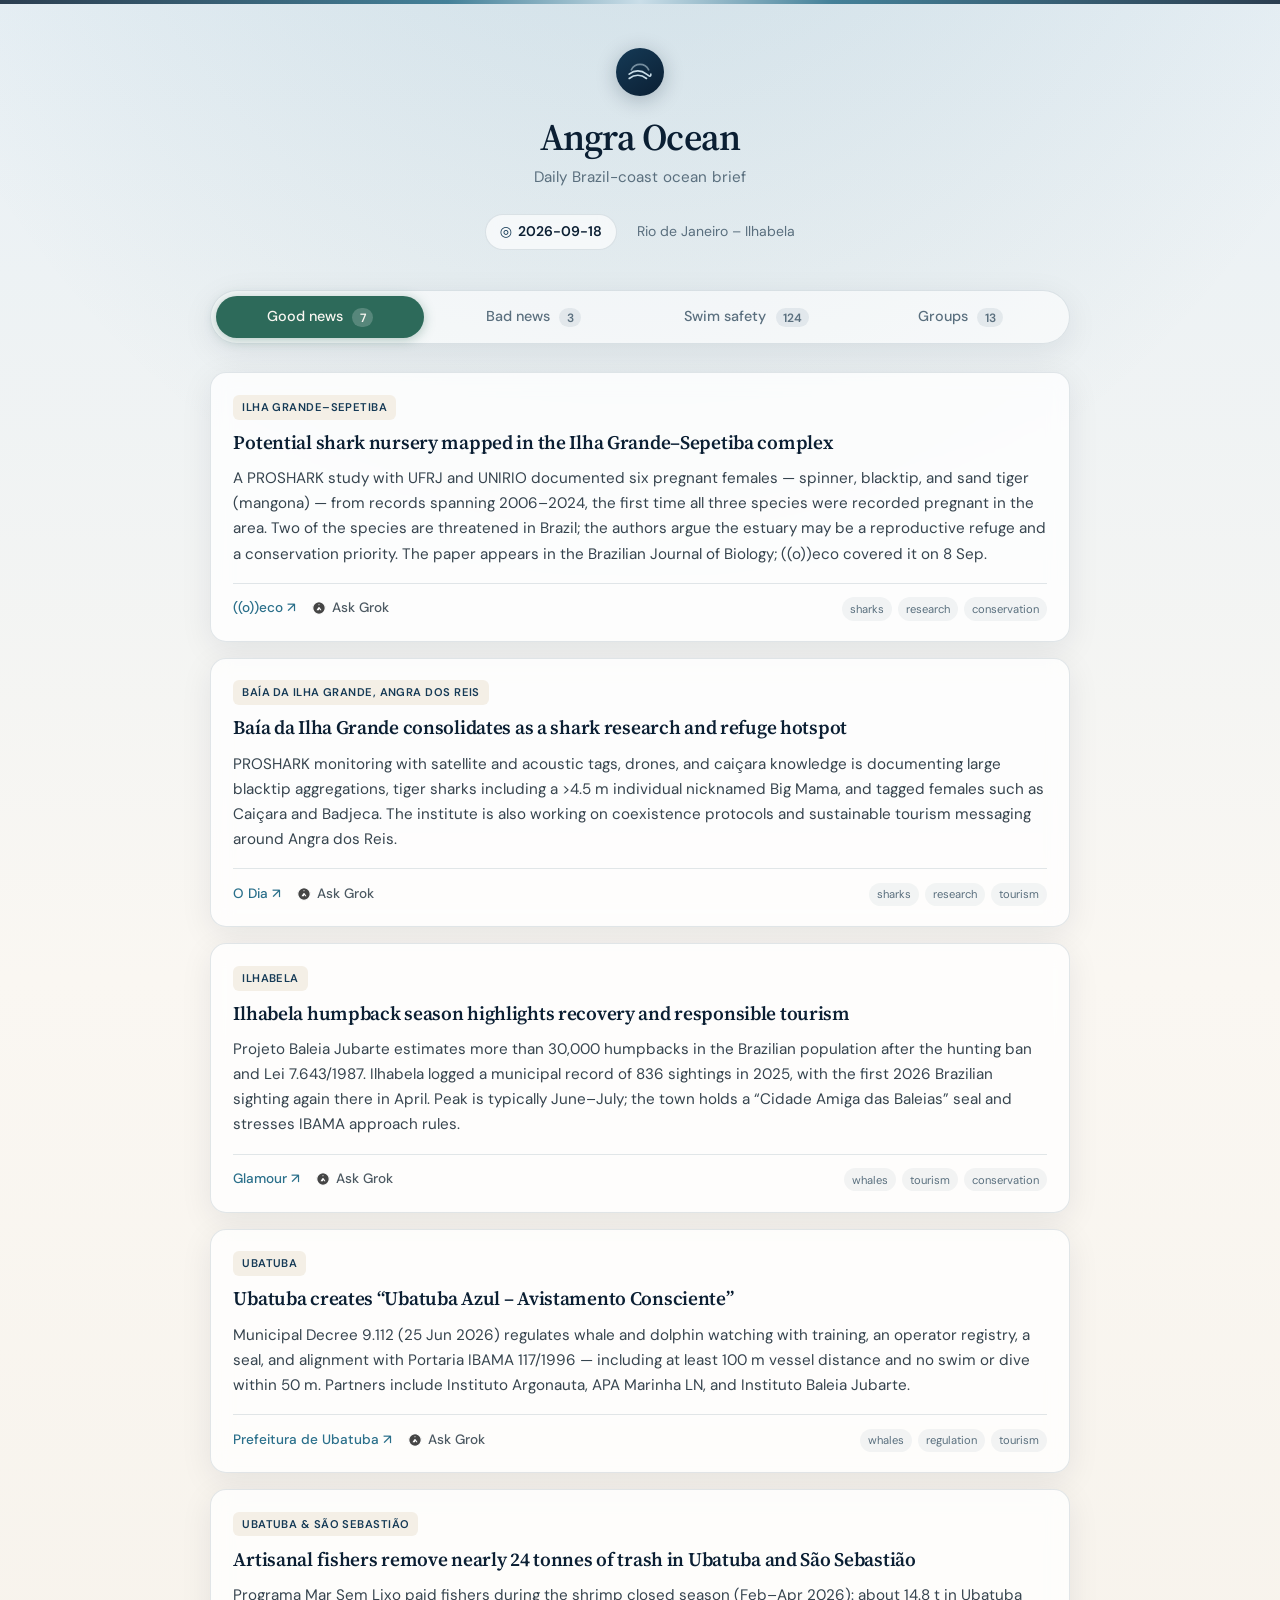
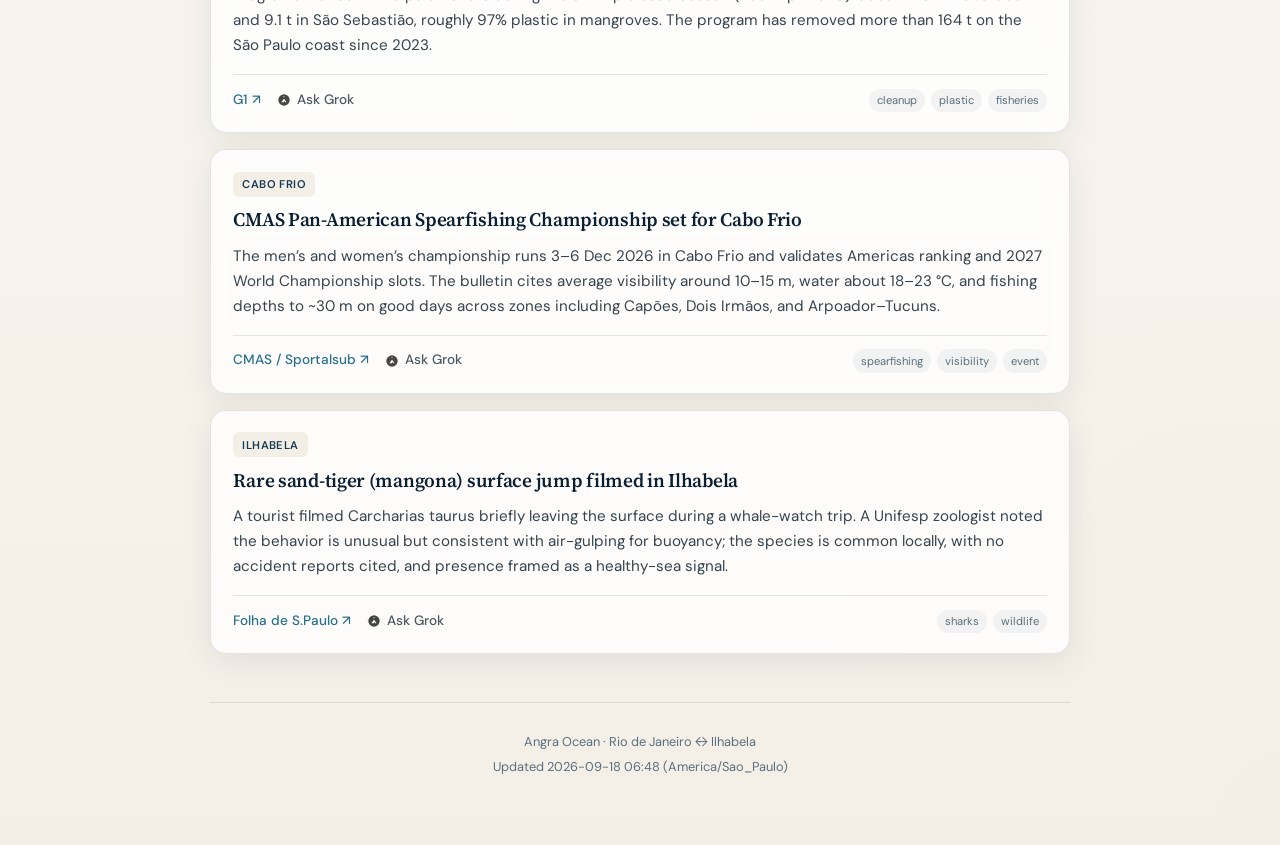
==== index.html @ 2f39bce9 "Declare pendingSwimBeaches so swim tab can load Fixes ReferenceError that zeroed the Swim safety cou" ====
<!DOCTYPE html>
<html lang="en">
<head>
  <meta charset="UTF-8" />
  <meta name="viewport" content="width=device-width, initial-scale=1" />
  <meta name="description" content="Angra Ocean — daily Brazil-coast ocean brief for Rio de Janeiro ↔ Ilhabela." />
  <title>Angra Ocean</title>
  <link rel="preconnect" href="https://fonts.googleapis.com" />
  <link rel="preconnect" href="https://fonts.gstatic.com" crossorigin />
  <link href="https://fonts.googleapis.com/css2?family=DM+Sans:ital,opsz,wght@0,9..40,400;0,9..40,500;0,9..40,600;1,9..40,400&family=Source+Serif+4:opsz,wght@8..60,600&display=swap" rel="stylesheet" />
  <link rel="stylesheet" href="vendor/leaflet/leaflet.css?v=20260918g" />
  <link rel="stylesheet" href="styles.css?v=20260918g" />
</head>
<body>
  <div class="wave-bar" aria-hidden="true"></div>

  <div class="shell">
    <header class="site-header">
      <div class="mark" aria-hidden="true">
        <svg viewBox="0 0 24 24" fill="none" stroke="currentColor" stroke-width="1.5" stroke-linecap="round" stroke-linejoin="round">
          <path d="M2 14c2.5-2 5-3 8-3s5.5 1 8 3 4 3 4 0" />
          <path d="M2 18c2.5-2 5-3 8-3s5.5 1 8 3" />
          <path d="M4 10c1.5-3 4-5 8-5s6.5 2 8 5" opacity="0.55" />
        </svg>
      </div>
      <h1 class="site-title">Angra Ocean</h1>
      <p class="site-tagline">Daily Brazil-coast ocean brief</p>
      <div class="meta-row">
        <span class="meta-pill">
          <span aria-hidden="true">◎</span>
          <strong id="brief-date">—</strong>
        </span>
        <span class="meta-region" id="brief-region">Rio de Janeiro – Ilhabela</span>
      </div>
    </header>

    <div class="tabs" role="tablist" aria-label="Brief sections">
      <button
        type="button"
        class="tab tab-good"
        role="tab"
        id="tab-good"
        aria-selected="true"
        aria-controls="panel-good"
        data-tab="good"
      >
        Good news
        <span class="tab-count" id="count-good">0</span>
      </button>
      <button
        type="button"
        class="tab tab-bad"
        role="tab"
        id="tab-bad"
        aria-selected="false"
        aria-controls="panel-bad"
        data-tab="bad"
      >
        Bad news
        <span class="tab-count" id="count-bad">0</span>
      </button>
      <button
        type="button"
        class="tab tab-swim"
        role="tab"
        id="tab-swim"
        aria-selected="false"
        aria-controls="panel-swim"
        data-tab="swim"
      >
        Swim safety
        <span class="tab-count" id="count-swim">0</span>
      </button>
      <button
        type="button"
        class="tab tab-groups"
        role="tab"
        id="tab-groups"
        aria-selected="false"
        aria-controls="panel-groups"
        data-tab="groups"
      >
        Groups
        <span class="tab-count" id="count-groups">0</span>
      </button>
    </div>

    <main>
      <div id="status" class="status" hidden></div>

      <section
        class="panel is-active"
        role="tabpanel"
        id="panel-good"
        aria-labelledby="tab-good"
      >
        <ul class="feed" id="feed-good"></ul>
        <div class="empty" id="empty-good" hidden>
          <div class="empty-icon" aria-hidden="true">
            <svg viewBox="0 0 24 24" fill="none" stroke="currentColor" stroke-width="1.5">
              <circle cx="12" cy="12" r="9" />
              <path d="M8 13c1.2 1.5 2.8 2.2 4 2.2s2.8-.7 4-2.2" />
              <circle cx="9" cy="10" r="0.8" fill="currentColor" stroke="none" />
              <circle cx="15" cy="10" r="0.8" fill="currentColor" stroke="none" />
            </svg>
          </div>
          <h3>Quiet seas</h3>
          <p>No good-news items for this brief yet. Check back after the next update.</p>
        </div>
      </section>

      <section
        class="panel"
        role="tabpanel"
        id="panel-bad"
        aria-labelledby="tab-bad"
        hidden
      >
        <ul class="feed" id="feed-bad"></ul>
        <div class="empty" id="empty-bad" hidden>
          <div class="empty-icon" aria-hidden="true">
            <svg viewBox="0 0 24 24" fill="none" stroke="currentColor" stroke-width="1.5">
              <path d="M2 14c2.5-2 5-3 8-3s5.5 1 8 3" />
              <path d="M4 18h16" opacity="0.4" />
              <path d="M12 6v4M12 12h.01" />
            </svg>
          </div>
          <h3>All clear</h3>
          <p>No caution items for this brief. Enjoy the calm — and still read local flags.</p>
        </div>
      </section>

      <section
        class="panel"
        role="tabpanel"
        id="panel-swim"
        aria-labelledby="tab-swim"
        hidden
      >
        <div class="swim-map-wrap">
          <div id="swim-map" class="swim-map" role="img" aria-label="Map of swim-safety beaches"></div>
          <p class="swim-map-note">Pins approximate beach locations; status from CETESB/INEA.</p>
        </div>

        <div class="swim-meta" id="swim-meta" hidden>
          <div class="swim-meta-grid">
            <div>
              <span class="swim-meta-label">Bulletin</span>
              <strong id="swim-bulletin-date">—</strong>
            </div>
            <div>
              <span class="swim-meta-label">Source</span>
              <strong id="swim-source">CETESB</strong>
            </div>
            <div>
              <span class="swim-meta-label">Next update</span>
              <strong id="swim-next-update">—</strong>
            </div>
          </div>
          <p class="swim-note" id="swim-note"></p>
          <p class="swim-unsafe-count" id="swim-unsafe-count" hidden></p>
          <div class="swim-links">
            <a id="swim-bulletin-link" class="swim-ext-link" href="#" target="_blank" rel="noopener noreferrer">Official bulletin ↗</a>
            <a id="swim-map-link" class="swim-ext-link" href="#" target="_blank" rel="noopener noreferrer">CETESB map ↗</a>
            <a id="swim-inea-link" class="swim-ext-link" href="https://www.inea.rj.gov.br/ar-agua-e-solo/balneabilidade-das-praias/" target="_blank" rel="noopener noreferrer">INEA Rio bulletin ↗</a>
          </div>
        </div>

        <div class="swim-table-wrap">
          <table class="swim-table" id="swim-table" hidden>
            <thead>
              <tr>
                <th scope="col">Status</th>
                <th scope="col">Beach</th>
                <th scope="col">Municipality</th>
                <th scope="col">Label</th>
                <th scope="col">Indicator</th>
              </tr>
            </thead>
            <tbody id="swim-tbody"></tbody>
          </table>
        </div>

        <div class="empty" id="empty-swim" hidden>
          <div class="empty-icon" aria-hidden="true">
            <svg viewBox="0 0 24 24" fill="none" stroke="currentColor" stroke-width="1.5">
              <path d="M2 14c2.5-2 5-3 8-3s5.5 1 8 3 4 3 4 0" />
              <path d="M2 18c2.5-2 5-3 8-3s5.5 1 8 3" />
              <circle cx="12" cy="8" r="2.5" />
            </svg>
          </div>
          <h3>No swim data</h3>
          <p>Swim-safety bulletin not loaded yet. Check data/swim-safety.json or the official CETESB map.</p>
        </div>
      </section>

      <section
        class="panel"
        role="tabpanel"
        id="panel-groups"
        aria-labelledby="tab-groups"
        hidden
      >
        <div class="groups-meta" id="groups-meta" hidden>
          <p class="groups-method-note" id="groups-method-note"></p>
        </div>

        <div class="groups-table-wrap">
          <table class="groups-table" id="groups-table" hidden>
            <thead>
              <tr>
                <th scope="col">Rank</th>
                <th scope="col">Organization</th>
                <th scope="col">Focus</th>
                <th scope="col">Why / summary</th>
                <th scope="col">Region</th>
                <th scope="col">Link</th>
              </tr>
            </thead>
            <tbody id="groups-tbody"></tbody>
          </table>
        </div>

        <div class="empty" id="empty-groups" hidden>
          <div class="empty-icon" aria-hidden="true">
            <svg viewBox="0 0 24 24" fill="none" stroke="currentColor" stroke-width="1.5">
              <path d="M12 3c-2.5 3.5-6 5.5-6 9.5a6 6 0 0012 0C18 8.5 14.5 6.5 12 3z" />
              <path d="M12 14.5v3M10 17.5h4" opacity="0.55" />
            </svg>
          </div>
          <h3>No groups listed yet</h3>
          <p>Conservation groups for this coast will appear here once data/groups.json is filled in.</p>
        </div>
      </section>

    </main>

    <footer class="site-footer">
      <p>Angra Ocean · Rio de Janeiro ↔ Ilhabela</p>
      <p>Updated <span class="updated-at" id="updated-at">—</span> (America/Sao_Paulo)</p>
    </footer>
  </div>

  <script src="vendor/leaflet/leaflet.js?v=20260918g"></script>
  <script src="app.js?v=20260918g"></script>
</body>
</html>
---- vendor/leaflet/leaflet.css ----
/* required styles */

.leaflet-pane,
.leaflet-tile,
.leaflet-marker-icon,
.leaflet-marker-shadow,
.leaflet-tile-container,
.leaflet-pane > svg,
.leaflet-pane > canvas,
.leaflet-zoom-box,
.leaflet-image-layer,
.leaflet-layer {
	position: absolute;
	left: 0;
	top: 0;
	}
.leaflet-container {
	overflow: hidden;
	}
.leaflet-tile,
.leaflet-marker-icon,
.leaflet-marker-shadow {
	-webkit-user-select: none;
	   -moz-user-select: none;
	        user-select: none;
	  -webkit-user-drag: none;
	}
/* Prevents IE11 from highlighting tiles in blue */
.leaflet-tile::selection {
	background: transparent;
}
/* Safari renders non-retina tile on retina better with this, but Chrome is worse */
.leaflet-safari .leaflet-tile {
	image-rendering: -webkit-optimize-contrast;
	}
/* hack that prevents hw layers "stretching" when loading new tiles */
.leaflet-safari .leaflet-tile-container {
	width: 1600px;
	height: 1600px;
	-webkit-transform-origin: 0 0;
	}
.leaflet-marker-icon,
.leaflet-marker-shadow {
	display: block;
	}
/* .leaflet-container svg: reset svg max-width decleration shipped in Joomla! (joomla.org) 3.x */
/* .leaflet-container img: map is broken in FF if you have max-width: 100% on tiles */
.leaflet-container .leaflet-overlay-pane svg {
	max-width: none !important;
	max-height: none !important;
	}
.leaflet-container .leaflet-marker-pane img,
.leaflet-container .leaflet-shadow-pane img,
.leaflet-container .leaflet-tile-pane img,
.leaflet-container img.leaflet-image-layer,
.leaflet-container .leaflet-tile {
	max-width: none !important;
	max-height: none !important;
	width: auto;
	padding: 0;
	}

.leaflet-container img.leaflet-tile {
	/* See: https://bugs.chromium.org/p/chromium/issues/detail?id=600120 */
	mix-blend-mode: plus-lighter;
}

.leaflet-container.leaflet-touch-zoom {
	-ms-touch-action: pan-x pan-y;
	touch-action: pan-x pan-y;
	}
.leaflet-container.leaflet-touch-drag {
	-ms-touch-action: pinch-zoom;
	/* Fallback for FF which doesn't support pinch-zoom */
	touch-action: none;
	touch-action: pinch-zoom;
}
.leaflet-container.leaflet-touch-drag.leaflet-touch-zoom {
	-ms-touch-action: none;
	touch-action: none;
}
.leaflet-container {
	-webkit-tap-highlight-color: transparent;
}
.leaflet-container a {
	-webkit-tap-highlight-color: rgba(51, 181, 229, 0.4);
}
.leaflet-tile {
	filter: inherit;
	visibility: hidden;
	}
.leaflet-tile-loaded {
	visibility: inherit;
	}
.leaflet-zoom-box {
	width: 0;
	height: 0;
	-moz-box-sizing: border-box;
	     box-sizing: border-box;
	z-index: 800;
	}
/* workaround for https://bugzilla.mozilla.org/show_bug.cgi?id=888319 */
.leaflet-overlay-pane svg {
	-moz-user-select: none;
	}

.leaflet-pane         { z-index: 400; }

.leaflet-tile-pane    { z-index: 200; }
.leaflet-overlay-pane { z-index: 400; }
.leaflet-shadow-pane  { z-index: 500; }
.leaflet-marker-pane  { z-index: 600; }
.leaflet-tooltip-pane   { z-index: 650; }
.leaflet-popup-pane   { z-index: 700; }

.leaflet-map-pane canvas { z-index: 100; }
.leaflet-map-pane svg    { z-index: 200; }

.leaflet-vml-shape {
	width: 1px;
	height: 1px;
	}
.lvml {
	behavior: url(#default#VML);
	display: inline-block;
	position: absolute;
	}


/* control positioning */

.leaflet-control {
	position: relative;
	z-index: 800;
	pointer-events: visiblePainted; /* IE 9-10 doesn't have auto */
	pointer-events: auto;
	}
.leaflet-top,
.leaflet-bottom {
	position: absolute;
	z-index: 1000;
	pointer-events: none;
	}
.leaflet-top {
	top: 0;
	}
.leaflet-right {
	right: 0;
	}
.leaflet-bottom {
	bottom: 0;
	}
.leaflet-left {
	left: 0;
	}
.leaflet-control {
	float: left;
	clear: both;
	}
.leaflet-right .leaflet-control {
	float: right;
	}
.leaflet-top .leaflet-control {
	margin-top: 10px;
	}
.leaflet-bottom .leaflet-control {
	margin-bottom: 10px;
	}
.leaflet-left .leaflet-control {
	margin-left: 10px;
	}
.leaflet-right .leaflet-control {
	margin-right: 10px;
	}


/* zoom and fade animations */

.leaflet-fade-anim .leaflet-popup {
	opacity: 0;
	-webkit-transition: opacity 0.2s linear;
	   -moz-transition: opacity 0.2s linear;
	        transition: opacity 0.2s linear;
	}
.leaflet-fade-anim .leaflet-map-pane .leaflet-popup {
	opacity: 1;
	}
.leaflet-zoom-animated {
	-webkit-transform-origin: 0 0;
	    -ms-transform-origin: 0 0;
	        transform-origin: 0 0;
	}
svg.leaflet-zoom-animated {
	will-change: transform;
}

.leaflet-zoom-anim .leaflet-zoom-animated {
	-webkit-transition: -webkit-transform 0.25s cubic-bezier(0,0,0.25,1);
	   -moz-transition:    -moz-transform 0.25s cubic-bezier(0,0,0.25,1);
	        transition:         transform 0.25s cubic-bezier(0,0,0.25,1);
	}
.leaflet-zoom-anim .leaflet-tile,
.leaflet-pan-anim .leaflet-tile {
	-webkit-transition: none;
	   -moz-transition: none;
	        transition: none;
	}

.leaflet-zoom-anim .leaflet-zoom-hide {
	visibility: hidden;
	}


/* cursors */

.leaflet-interactive {
	cursor: pointer;
	}
.leaflet-grab {
	cursor: -webkit-grab;
	cursor:    -moz-grab;
	cursor:         grab;
	}
.leaflet-crosshair,
.leaflet-crosshair .leaflet-interactive {
	cursor: crosshair;
	}
.leaflet-popup-pane,
.leaflet-control {
	cursor: auto;
	}
.leaflet-dragging .leaflet-grab,
.leaflet-dragging .leaflet-grab .leaflet-interactive,
.leaflet-dragging .leaflet-marker-draggable {
	cursor: move;
	cursor: -webkit-grabbing;
	cursor:    -moz-grabbing;
	cursor:         grabbing;
	}

/* marker & overlays interactivity */
.leaflet-marker-icon,
.leaflet-marker-shadow,
.leaflet-image-layer,
.leaflet-pane > svg path,
.leaflet-tile-container {
	pointer-events: none;
	}

.leaflet-marker-icon.leaflet-interactive,
.leaflet-image-layer.leaflet-interactive,
.leaflet-pane > svg path.leaflet-interactive,
svg.leaflet-image-layer.leaflet-interactive path {
	pointer-events: visiblePainted; /* IE 9-10 doesn't have auto */
	pointer-events: auto;
	}

/* visual tweaks */

.leaflet-container {
	background: #ddd;
	outline-offset: 1px;
	}
.leaflet-container a {
	color: #0078A8;
	}
.leaflet-zoom-box {
	border: 2px dotted #38f;
	background: rgba(255,255,255,0.5);
	}


/* general typography */
.leaflet-container {
	font-family: "Helvetica Neue", Arial, Helvetica, sans-serif;
	font-size: 12px;
	font-size: 0.75rem;
	line-height: 1.5;
	}


/* general toolbar styles */

.leaflet-bar {
	box-shadow: 0 1px 5px rgba(0,0,0,0.65);
	border-radius: 4px;
	}
.leaflet-bar a {
	background-color: #fff;
	border-bottom: 1px solid #ccc;
	width: 26px;
	height: 26px;
	line-height: 26px;
	display: block;
	text-align: center;
	text-decoration: none;
	color: black;
	}
.leaflet-bar a,
.leaflet-control-layers-toggle {
	background-position: 50% 50%;
	background-repeat: no-repeat;
	display: block;
	}
.leaflet-bar a:hover,
.leaflet-bar a:focus {
	background-color: #f4f4f4;
	}
.leaflet-bar a:first-child {
	border-top-left-radius: 4px;
	border-top-right-radius: 4px;
	}
.leaflet-bar a:last-child {
	border-bottom-left-radius: 4px;
	border-bottom-right-radius: 4px;
	border-bottom: none;
	}
.leaflet-bar a.leaflet-disabled {
	cursor: default;
	background-color: #f4f4f4;
	color: #bbb;
	}

.leaflet-touch .leaflet-bar a {
	width: 30px;
	height: 30px;
	line-height: 30px;
	}
.leaflet-touch .leaflet-bar a:first-child {
	border-top-left-radius: 2px;
	border-top-right-radius: 2px;
	}
.leaflet-touch .leaflet-bar a:last-child {
	border-bottom-left-radius: 2px;
	border-bottom-right-radius: 2px;
	}

/* zoom control */

.leaflet-control-zoom-in,
.leaflet-control-zoom-out {
	font: bold 18px 'Lucida Console', Monaco, monospace;
	text-indent: 1px;
	}

.leaflet-touch .leaflet-control-zoom-in, .leaflet-touch .leaflet-control-zoom-out  {
	font-size: 22px;
	}


/* layers control */

.leaflet-control-layers {
	box-shadow: 0 1px 5px rgba(0,0,0,0.4);
	background: #fff;
	border-radius: 5px;
	}
.leaflet-control-layers-toggle {
	background-image: url(images/layers.png);
	width: 36px;
	height: 36px;
	}
.leaflet-retina .leaflet-control-layers-toggle {
	background-image: url(images/layers-2x.png);
	background-size: 26px 26px;
	}
.leaflet-touch .leaflet-control-layers-toggle {
	width: 44px;
	height: 44px;
	}
.leaflet-control-layers .leaflet-control-layers-list,
.leaflet-control-layers-expanded .leaflet-control-layers-toggle {
	display: none;
	}
.leaflet-control-layers-expanded .leaflet-control-layers-list {
	display: block;
	position: relative;
	}
.leaflet-control-layers-expanded {
	padding: 6px 10px 6px 6px;
	color: #333;
	background: #fff;
	}
.leaflet-control-layers-scrollbar {
	overflow-y: scroll;
	overflow-x: hidden;
	padding-right: 5px;
	}
.leaflet-control-layers-selector {
	margin-top: 2px;
	position: relative;
	top: 1px;
	}
.leaflet-control-layers label {
	display: block;
	font-size: 13px;
	font-size: 1.08333em;
	}
.leaflet-control-layers-separator {
	height: 0;
	border-top: 1px solid #ddd;
	margin: 5px -10px 5px -6px;
	}

/* Default icon URLs */
.leaflet-default-icon-path { /* used only in path-guessing heuristic, see L.Icon.Default */
	background-image: url(images/marker-icon.png);
	}


/* attribution and scale controls */

.leaflet-container .leaflet-control-attribution {
	background: #fff;
	background: rgba(255, 255, 255, 0.8);
	margin: 0;
	}
.leaflet-control-attribution,
.leaflet-control-scale-line {
	padding: 0 5px;
	color: #333;
	line-height: 1.4;
	}
.leaflet-control-attribution a {
	text-decoration: none;
	}
.leaflet-control-attribution a:hover,
.leaflet-control-attribution a:focus {
	text-decoration: underline;
	}
.leaflet-attribution-flag {
	display: inline !important;
	vertical-align: baseline !important;
	width: 1em;
	height: 0.6669em;
	}
.leaflet-left .leaflet-control-scale {
	margin-left: 5px;
	}
.leaflet-bottom .leaflet-control-scale {
	margin-bottom: 5px;
	}
.leaflet-control-scale-line {
	border: 2px solid #777;
	border-top: none;
	line-height: 1.1;
	padding: 2px 5px 1px;
	white-space: nowrap;
	-moz-box-sizing: border-box;
	     box-sizing: border-box;
	background: rgba(255, 255, 255, 0.8);
	text-shadow: 1px 1px #fff;
	}
.leaflet-control-scale-line:not(:first-child) {
	border-top: 2px solid #777;
	border-bottom: none;
	margin-top: -2px;
	}
.leaflet-control-scale-line:not(:first-child):not(:last-child) {
	border-bottom: 2px solid #777;
	}

.leaflet-touch .leaflet-control-attribution,
.leaflet-touch .leaflet-control-layers,
.leaflet-touch .leaflet-bar {
	box-shadow: none;
	}
.leaflet-touch .leaflet-control-layers,
.leaflet-touch .leaflet-bar {
	border: 2px solid rgba(0,0,0,0.2);
	background-clip: padding-box;
	}


/* popup */

.leaflet-popup {
	position: absolute;
	text-align: center;
	margin-bottom: 20px;
	}
.leaflet-popup-content-wrapper {
	padding: 1px;
	text-align: left;
	border-radius: 12px;
	}
.leaflet-popup-content {
	margin: 13px 24px 13px 20px;
	line-height: 1.3;
	font-size: 13px;
	font-size: 1.08333em;
	min-height: 1px;
	}
.leaflet-popup-content p {
	margin: 17px 0;
	margin: 1.3em 0;
	}
.leaflet-popup-tip-container {
	width: 40px;
	height: 20px;
	position: absolute;
	left: 50%;
	margin-top: -1px;
	margin-left: -20px;
	overflow: hidden;
	pointer-events: none;
	}
.leaflet-popup-tip {
	width: 17px;
	height: 17px;
	padding: 1px;

	margin: -10px auto 0;
	pointer-events: auto;

	-webkit-transform: rotate(45deg);
	   -moz-transform: rotate(45deg);
	    -ms-transform: rotate(45deg);
	        transform: rotate(45deg);
	}
.leaflet-popup-content-wrapper,
.leaflet-popup-tip {
	background: white;
	color: #333;
	box-shadow: 0 3px 14px rgba(0,0,0,0.4);
	}
.leaflet-container a.leaflet-popup-close-button {
	position: absolute;
	top: 0;
	right: 0;
	border: none;
	text-align: center;
	width: 24px;
	height: 24px;
	font: 16px/24px Tahoma, Verdana, sans-serif;
	color: #757575;
	text-decoration: none;
	background: transparent;
	}
.leaflet-container a.leaflet-popup-close-button:hover,
.leaflet-container a.leaflet-popup-close-button:focus {
	color: #585858;
	}
.leaflet-popup-scrolled {
	overflow: auto;
	}

.leaflet-oldie .leaflet-popup-content-wrapper {
	-ms-zoom: 1;
	}
.leaflet-oldie .leaflet-popup-tip {
	width: 24px;
	margin: 0 auto;

	-ms-filter: "progid:DXImageTransform.Microsoft.Matrix(M11=0.70710678, M12=0.70710678, M21=-0.70710678, M22=0.70710678)";
	filter: progid:DXImageTransform.Microsoft.Matrix(M11=0.70710678, M12=0.70710678, M21=-0.70710678, M22=0.70710678);
	}

.leaflet-oldie .leaflet-control-zoom,
.leaflet-oldie .leaflet-control-layers,
.leaflet-oldie .leaflet-popup-content-wrapper,
.leaflet-oldie .leaflet-popup-tip {
	border: 1px solid #999;
	}


/* div icon */

.leaflet-div-icon {
	background: #fff;
	border: 1px solid #666;
	}


/* Tooltip */
/* Base styles for the element that has a tooltip */
.leaflet-tooltip {
	position: absolute;
	padding: 6px;
	background-color: #fff;
	border: 1px solid #fff;
	border-radius: 3px;
	color: #222;
	white-space: nowrap;
	-webkit-user-select: none;
	-moz-user-select: none;
	-ms-user-select: none;
	user-select: none;
	pointer-events: none;
	box-shadow: 0 1px 3px rgba(0,0,0,0.4);
	}
.leaflet-tooltip.leaflet-interactive {
	cursor: pointer;
	pointer-events: auto;
	}
.leaflet-tooltip-top:before,
.leaflet-tooltip-bottom:before,
.leaflet-tooltip-left:before,
.leaflet-tooltip-right:before {
	position: absolute;
	pointer-events: none;
	border: 6px solid transparent;
	background: transparent;
	content: "";
	}

/* Directions */

.leaflet-tooltip-bottom {
	margin-top: 6px;
}
.leaflet-tooltip-top {
	margin-top: -6px;
}
.leaflet-tooltip-bottom:before,
.leaflet-tooltip-top:before {
	left: 50%;
	margin-left: -6px;
	}
.leaflet-tooltip-top:before {
	bottom: 0;
	margin-bottom: -12px;
	border-top-color: #fff;
	}
.leaflet-tooltip-bottom:before {
	top: 0;
	margin-top: -12px;
	margin-left: -6px;
	border-bottom-color: #fff;
	}
.leaflet-tooltip-left {
	margin-left: -6px;
}
.leaflet-tooltip-right {
	margin-left: 6px;
}
.leaflet-tooltip-left:before,
.leaflet-tooltip-right:before {
	top: 50%;
	margin-top: -6px;
	}
.leaflet-tooltip-left:before {
	right: 0;
	margin-right: -12px;
	border-left-color: #fff;
	}
.leaflet-tooltip-right:before {
	left: 0;
	margin-left: -12px;
	border-right-color: #fff;
	}

/* Printing */

@media print {
	/* Prevent printers from removing background-images of controls. */
	.leaflet-control {
		-webkit-print-color-adjust: exact;
		print-color-adjust: exact;
		}
	}
---- styles.css ----
/* Angra Ocean — calm Brazil-coast brief */

:root {
  --deep: #0b1f33;
  --ocean: #153a56;
  --mid: #1e4d6b;
  --teal: #2a6f8a;
  --foam: #c8dde8;
  --sand: #f4efe6;
  --cream: #faf7f2;
  --ink: #1a2a36;
  --muted: #5a6f7e;
  --good: #2d6a5a;
  --good-soft: #e8f3ef;
  --bad: #8b4a3a;
  --bad-soft: #f7ebe8;
  --groups: #3d5c4a;
  --groups-soft: #e8f0eb;
  --line: rgba(21, 58, 86, 0.12);
  --shadow: 0 8px 32px rgba(11, 31, 51, 0.08);
  --radius: 16px;
  --font: "Source Serif 4", "Iowan Old Style", "Palatino Linotype", Palatino, Georgia, serif;
  --sans: "DM Sans", system-ui, -apple-system, "Segoe UI", Roboto, sans-serif;
}

*,
*::before,
*::after {
  box-sizing: border-box;
}

html {
  scroll-behavior: smooth;
}

body {
  margin: 0;
  min-height: 100vh;
  font-family: var(--sans);
  font-size: 1rem;
  line-height: 1.65;
  color: var(--ink);
  background:
    radial-gradient(ellipse 120% 80% at 50% -20%, rgba(42, 111, 138, 0.18), transparent 55%),
    radial-gradient(ellipse 80% 50% at 100% 100%, rgba(244, 239, 230, 0.9), transparent 45%),
    linear-gradient(180deg, #e8f0f5 0%, var(--cream) 40%, var(--sand) 100%);
  -webkit-font-smoothing: antialiased;
}

.wave-bar {
  height: 4px;
  background: linear-gradient(
    90deg,
    var(--deep) 0%,
    var(--teal) 35%,
    var(--foam) 50%,
    var(--teal) 65%,
    var(--deep) 100%
  );
  opacity: 0.85;
}

.shell {
  width: min(860px, 100% - 2rem);
  margin: 0 auto;
  padding: 2.75rem 0 4rem;
}

/* Header */
.site-header {
  text-align: center;
  margin-bottom: 2.5rem;
}

.mark {
  display: inline-flex;
  align-items: center;
  justify-content: center;
  width: 48px;
  height: 48px;
  margin-bottom: 1.25rem;
  border-radius: 50%;
  background: linear-gradient(145deg, var(--ocean), var(--deep));
  box-shadow: 0 4px 20px rgba(11, 31, 51, 0.25);
  color: var(--foam);
}

.mark svg {
  width: 26px;
  height: 26px;
}

.site-title {
  margin: 0 0 0.35rem;
  font-family: var(--font);
  font-weight: 600;
  font-size: clamp(1.85rem, 5vw, 2.35rem);
  letter-spacing: -0.02em;
  color: var(--deep);
  line-height: 1.15;
}

.site-tagline {
  margin: 0 0 1.5rem;
  font-size: 0.95rem;
  color: var(--muted);
  letter-spacing: 0.01em;
}

.meta-row {
  display: flex;
  flex-wrap: wrap;
  align-items: center;
  justify-content: center;
  gap: 0.65rem 1.25rem;
  font-size: 0.875rem;
  color: var(--ocean);
}

.meta-pill {
  display: inline-flex;
  align-items: center;
  gap: 0.4rem;
  padding: 0.35rem 0.85rem;
  border-radius: 999px;
  background: rgba(255, 255, 255, 0.65);
  border: 1px solid var(--line);
  backdrop-filter: blur(8px);
}

.meta-pill strong {
  font-weight: 600;
  font-variant-numeric: tabular-nums;
  color: var(--deep);
}

.meta-region {
  color: var(--muted);
}

/* Tabs */
.tabs {
  display: flex;
  gap: 0.35rem;
  padding: 0.3rem;
  margin-bottom: 1.75rem;
  border-radius: 999px;
  background: rgba(255, 255, 255, 0.55);
  border: 1px solid var(--line);
  box-shadow: var(--shadow);
}

.tab {
  flex: 1;
  appearance: none;
  border: none;
  cursor: pointer;
  font-family: var(--sans);
  font-size: 0.9rem;
  font-weight: 500;
  padding: 0.7rem 1rem;
  border-radius: 999px;
  color: var(--muted);
  background: transparent;
  transition: color 0.25s ease, background 0.25s ease, box-shadow 0.25s ease;
}

.tab:hover {
  color: var(--ocean);
}

.tab:focus-visible {
  outline: 2px solid var(--teal);
  outline-offset: 2px;
}

.tab[aria-selected="true"] {
  color: var(--cream);
  background: var(--ocean);
  box-shadow: 0 2px 12px rgba(21, 58, 86, 0.35);
}

.tab[aria-selected="true"].tab-good {
  background: var(--good);
  box-shadow: 0 2px 12px rgba(45, 106, 90, 0.35);
}

.tab[aria-selected="true"].tab-bad {
  background: var(--bad);
  box-shadow: 0 2px 12px rgba(139, 74, 58, 0.3);
}

.tab-count {
  display: inline-block;
  margin-left: 0.35rem;
  padding: 0.1rem 0.45rem;
  border-radius: 999px;
  font-size: 0.75rem;
  font-weight: 600;
  font-variant-numeric: tabular-nums;
  background: rgba(255, 255, 255, 0.2);
  vertical-align: middle;
}

.tab[aria-selected="false"] .tab-count {
  background: rgba(21, 58, 86, 0.08);
  color: var(--muted);
}

/* Panels */
.panel {
  display: none;
  animation: fadeIn 0.35s ease;
}

.panel.is-active {
  display: block;
}

/* Ensure hidden attribute always wins over .is-active */
.panel[hidden] {
  display: none !important;
}

@keyframes fadeIn {
  from {
    opacity: 0;
    transform: translateY(6px);
  }
  to {
    opacity: 1;
    transform: translateY(0);
  }
}

.feed {
  list-style: none;
  margin: 0;
  padding: 0;
  display: flex;
  flex-direction: column;
  gap: 1rem;
}

/* Cards */
.card {
  position: relative;
  padding: 1.35rem 1.4rem 1.25rem;
  border-radius: var(--radius);
  background: rgba(255, 255, 255, 0.78);
  border: 1px solid var(--line);
  box-shadow: var(--shadow);
  backdrop-filter: blur(10px);
  transition: border-color 0.2s ease, box-shadow 0.2s ease;
}

.card:hover {
  border-color: rgba(21, 58, 86, 0.22);
  box-shadow: 0 10px 36px rgba(11, 31, 51, 0.1);
}

.card.is-example {
  border-style: dashed;
}

.card-top {
  display: flex;
  flex-wrap: wrap;
  align-items: center;
  gap: 0.5rem;
  margin-bottom: 0.65rem;
}

.badge {
  font-size: 0.7rem;
  font-weight: 600;
  letter-spacing: 0.04em;
  text-transform: uppercase;
  padding: 0.2rem 0.55rem;
  border-radius: 6px;
}

.badge-example {
  background: rgba(21, 58, 86, 0.08);
  color: var(--muted);
}

.badge-location {
  background: var(--sand);
  color: var(--ocean);
}

.card-title {
  margin: 0 0 0.65rem;
  font-family: var(--font);
  font-size: 1.2rem;
  font-weight: 600;
  line-height: 1.35;
  letter-spacing: -0.015em;
  color: var(--deep);
}

.card-summary {
  margin: 0 0 1rem;
  color: var(--ink);
  opacity: 0.88;
  font-size: 0.95rem;
}

.card-footer {
  display: flex;
  flex-wrap: wrap;
  align-items: center;
  justify-content: space-between;
  gap: 0.75rem;
  padding-top: 0.85rem;
  border-top: 1px solid var(--line);
}

.source-link {
  font-size: 0.85rem;
  font-weight: 500;
  color: var(--teal);
  text-decoration: none;
  border-bottom: 1px solid transparent;
  transition: border-color 0.2s ease, color 0.2s ease;
}

.source-link:hover {
  color: var(--ocean);
  border-bottom-color: var(--ocean);
}

.source-link:focus-visible {
  outline: 2px solid var(--teal);
  outline-offset: 3px;
  border-radius: 2px;
}

.tags {
  display: flex;
  flex-wrap: wrap;
  gap: 0.35rem;
}

.tag {
  font-size: 0.7rem;
  color: var(--muted);
  padding: 0.15rem 0.5rem;
  border-radius: 999px;
  background: rgba(21, 58, 86, 0.05);
}

/* Empty state */
.empty {
  text-align: center;
  padding: 3rem 1.5rem;
  border-radius: var(--radius);
  background: rgba(255, 255, 255, 0.5);
  border: 1px dashed var(--line);
}

.empty-icon {
  width: 40px;
  height: 40px;
  margin: 0 auto 1rem;
  color: var(--teal);
  opacity: 0.6;
}

.empty h3 {
  margin: 0 0 0.4rem;
  font-family: var(--font);
  font-size: 1.15rem;
  font-weight: 600;
  color: var(--deep);
}

.empty p {
  margin: 0;
  font-size: 0.9rem;
  color: var(--muted);
  max-width: 28ch;
  margin-inline: auto;
}

/* Error / loading */
.status {
  text-align: center;
  padding: 2.5rem 1rem;
  color: var(--muted);
  font-size: 0.95rem;
}

.status.error {
  color: var(--bad);
}

/* Footer */
.site-footer {
  margin-top: 3rem;
  padding-top: 1.5rem;
  border-top: 1px solid var(--line);
  text-align: center;
  font-size: 0.8rem;
  color: var(--muted);
}

.site-footer p {
  margin: 0.25rem 0;
}

.updated-at {
  font-variant-numeric: tabular-nums;
}

@media (max-width: 480px) {
  .shell {
    width: min(100% - 1.25rem, 860px);
    padding-top: 2rem;
  }

  .card {
    padding: 1.15rem 1.1rem 1.05rem;
  }

  .card-title {
    font-size: 1.1rem;
  }

  .tab {
    font-size: 0.85rem;
    padding: 0.65rem 0.75rem;
  }
}

@media (prefers-reduced-motion: reduce) {
  *,
  *::before,
  *::after {
    animation-duration: 0.01ms !important;
    transition-duration: 0.01ms !important;
  }
}

/* Third tab — swim */
.tab[aria-selected="true"].tab-swim {
  background: var(--teal);
  box-shadow: 0 2px 12px rgba(42, 111, 138, 0.35);
}

.tabs {
  flex-wrap: nowrap;
}

@media (max-width: 560px) {
  .tabs {
    flex-wrap: wrap;
    border-radius: 18px;
  }

  .tab {
    flex: 1 1 calc(50% - 0.35rem);
    font-size: 0.8rem;
    padding: 0.6rem 0.5rem;
  }
}

/* Card footer links (source + Grok) */
.card-links {
  display: flex;
  flex-wrap: wrap;
  align-items: center;
  gap: 0.75rem 1rem;
}

.grok-link {
  display: inline-flex;
  align-items: center;
  gap: 0.35rem;
  font-size: 0.85rem;
  font-weight: 500;
  color: var(--ink);
  text-decoration: none;
  opacity: 0.78;
  border-bottom: 1px solid transparent;
  transition: opacity 0.2s ease, border-color 0.2s ease, color 0.2s ease;
}

.grok-link:hover {
  opacity: 1;
  color: var(--deep);
  border-bottom-color: var(--deep);
}

.grok-link:focus-visible {
  outline: 2px solid var(--teal);
  outline-offset: 3px;
  border-radius: 2px;
}

.grok-icon {
  flex-shrink: 0;
  display: block;
  border-radius: 50%;
}


/* Swim map */
.swim-map-wrap {
  margin-bottom: 1.25rem;
}

.swim-map {
  height: 310px;
  width: 100%;
  border-radius: var(--radius);
  border: 1px solid var(--line);
  box-shadow: var(--shadow);
  background: rgba(200, 220, 230, 0.45);
  z-index: 0;
  overflow: hidden;
}

.swim-map.is-empty {
  display: flex;
  align-items: center;
  justify-content: center;
}

.swim-map-note {
  margin: 0.5rem 0 0;
  font-size: 0.75rem;
  color: var(--muted);
  line-height: 1.4;
}

.swim-map .leaflet-popup-content-wrapper {
  border-radius: 10px;
  box-shadow: 0 4px 16px rgba(21, 58, 86, 0.15);
  font-family: "DM Sans", system-ui, sans-serif;
}

.swim-map .leaflet-popup-content {
  margin: 0.75rem 0.9rem;
  font-size: 0.85rem;
  line-height: 1.45;
  color: var(--ink);
}

.swim-map .leaflet-popup-content strong {
  color: var(--deep);
  font-weight: 600;
}

.swim-map .leaflet-container a {
  color: var(--teal);
}

@media (max-width: 560px) {
  .swim-map {
    height: 280px;
  }
}

/* Swim panel */
.swim-meta {
  margin-bottom: 1.25rem;
  padding: 1.15rem 1.25rem;
  border-radius: var(--radius);
  background: rgba(255, 255, 255, 0.78);
  border: 1px solid var(--line);
  box-shadow: var(--shadow);
}

.swim-meta-grid {
  display: grid;
  grid-template-columns: repeat(3, 1fr);
  gap: 0.75rem 1rem;
  margin-bottom: 0.85rem;
}

@media (max-width: 560px) {
  .swim-meta-grid {
    grid-template-columns: 1fr;
  }
}

.swim-meta-label {
  display: block;
  font-size: 0.7rem;
  font-weight: 600;
  letter-spacing: 0.04em;
  text-transform: uppercase;
  color: var(--muted);
  margin-bottom: 0.2rem;
}

.swim-meta strong {
  font-size: 0.95rem;
  font-weight: 600;
  color: var(--deep);
  font-variant-numeric: tabular-nums;
}

.swim-note {
  margin: 0 0 0.65rem;
  font-size: 0.85rem;
  color: var(--muted);
  line-height: 1.55;
}

.swim-unsafe-count {
  margin: 0 0 0.85rem;
  font-size: 0.8rem;
  font-weight: 600;
  color: var(--bad);
}

.swim-links {
  display: flex;
  flex-wrap: wrap;
  gap: 0.75rem 1.25rem;
}

.swim-ext-link {
  font-size: 0.85rem;
  font-weight: 500;
  color: var(--teal);
  text-decoration: none;
  border-bottom: 1px solid transparent;
  transition: border-color 0.2s ease, color 0.2s ease;
}

.swim-ext-link:hover {
  color: var(--ocean);
  border-bottom-color: var(--ocean);
}

.swim-table-wrap {
  overflow-x: auto;
  border-radius: var(--radius);
  background: rgba(255, 255, 255, 0.78);
  border: 1px solid var(--line);
  box-shadow: var(--shadow);
}

.swim-table {
  width: 100%;
  border-collapse: collapse;
  font-size: 0.875rem;
}

.swim-table th,
.swim-table td {
  padding: 0.65rem 0.85rem;
  text-align: left;
  border-bottom: 1px solid var(--line);
  vertical-align: middle;
}

.swim-table th {
  font-size: 0.7rem;
  font-weight: 600;
  letter-spacing: 0.04em;
  text-transform: uppercase;
  color: var(--muted);
  background: rgba(21, 58, 86, 0.04);
  white-space: nowrap;
}

.swim-table tbody tr:last-child td {
  border-bottom: none;
}

.swim-table tbody tr:hover td {
  background: rgba(42, 111, 138, 0.04);
}

.swim-table td:first-child {
  width: 3rem;
  text-align: center;
}

.status-dot {
  display: inline-block;
  width: 0.65rem;
  height: 0.65rem;
  border-radius: 50%;
  vertical-align: middle;
  box-shadow: 0 0 0 2px rgba(255, 255, 255, 0.9);
}

.status-dot.red {
  background: #c45c4a;
}

.status-dot.orange {
  background: #d4893a;
}

.status-dot.green {
  background: #3a9a78;
}

/* Fourth tab — groups (conservation) */
.tab[aria-selected="true"].tab-groups {
  background: var(--groups);
  box-shadow: 0 2px 12px rgba(61, 92, 74, 0.35);
}

/* Groups panel */
.groups-meta {
  margin-bottom: 1.25rem;
  padding: 1.15rem 1.25rem;
  border-radius: var(--radius);
  background: rgba(255, 255, 255, 0.78);
  border: 1px solid var(--line);
  box-shadow: var(--shadow);
}

.groups-method-note {
  margin: 0;
  font-size: 0.85rem;
  color: var(--muted);
  line-height: 1.55;
}

.groups-table-wrap {
  overflow-x: auto;
  border-radius: var(--radius);
  background: rgba(255, 255, 255, 0.78);
  border: 1px solid var(--line);
  box-shadow: var(--shadow);
}

.groups-table {
  width: 100%;
  border-collapse: collapse;
  font-size: 0.875rem;
}

.groups-table th,
.groups-table td {
  padding: 0.65rem 0.85rem;
  text-align: left;
  border-bottom: 1px solid var(--line);
  vertical-align: top;
}

.groups-table th {
  font-size: 0.7rem;
  font-weight: 600;
  letter-spacing: 0.04em;
  text-transform: uppercase;
  color: var(--muted);
  background: rgba(21, 58, 86, 0.04);
  white-space: nowrap;
}

.groups-table tbody tr:last-child td {
  border-bottom: none;
}

.groups-table tbody tr:hover td {
  background: rgba(61, 92, 74, 0.04);
}

.groups-rank {
  width: 3rem;
  font-variant-numeric: tabular-nums;
  font-weight: 600;
  color: var(--groups);
  text-align: center;
  vertical-align: middle;
}

.groups-why {
  max-width: 28ch;
  color: var(--ink);
  opacity: 0.9;
  font-size: 0.85rem;
  line-height: 1.5;
}

.groups-ext-link {
  font-size: 0.85rem;
  font-weight: 500;
  color: var(--teal);
  text-decoration: none;
  border-bottom: 1px solid transparent;
  white-space: nowrap;
  transition: border-color 0.2s ease, color 0.2s ease;
}

.groups-ext-link:hover {
  color: var(--ocean);
  border-bottom-color: var(--ocean);
}

.groups-ext-link:focus-visible {
  outline: 2px solid var(--teal);
  outline-offset: 3px;
  border-radius: 2px;
}
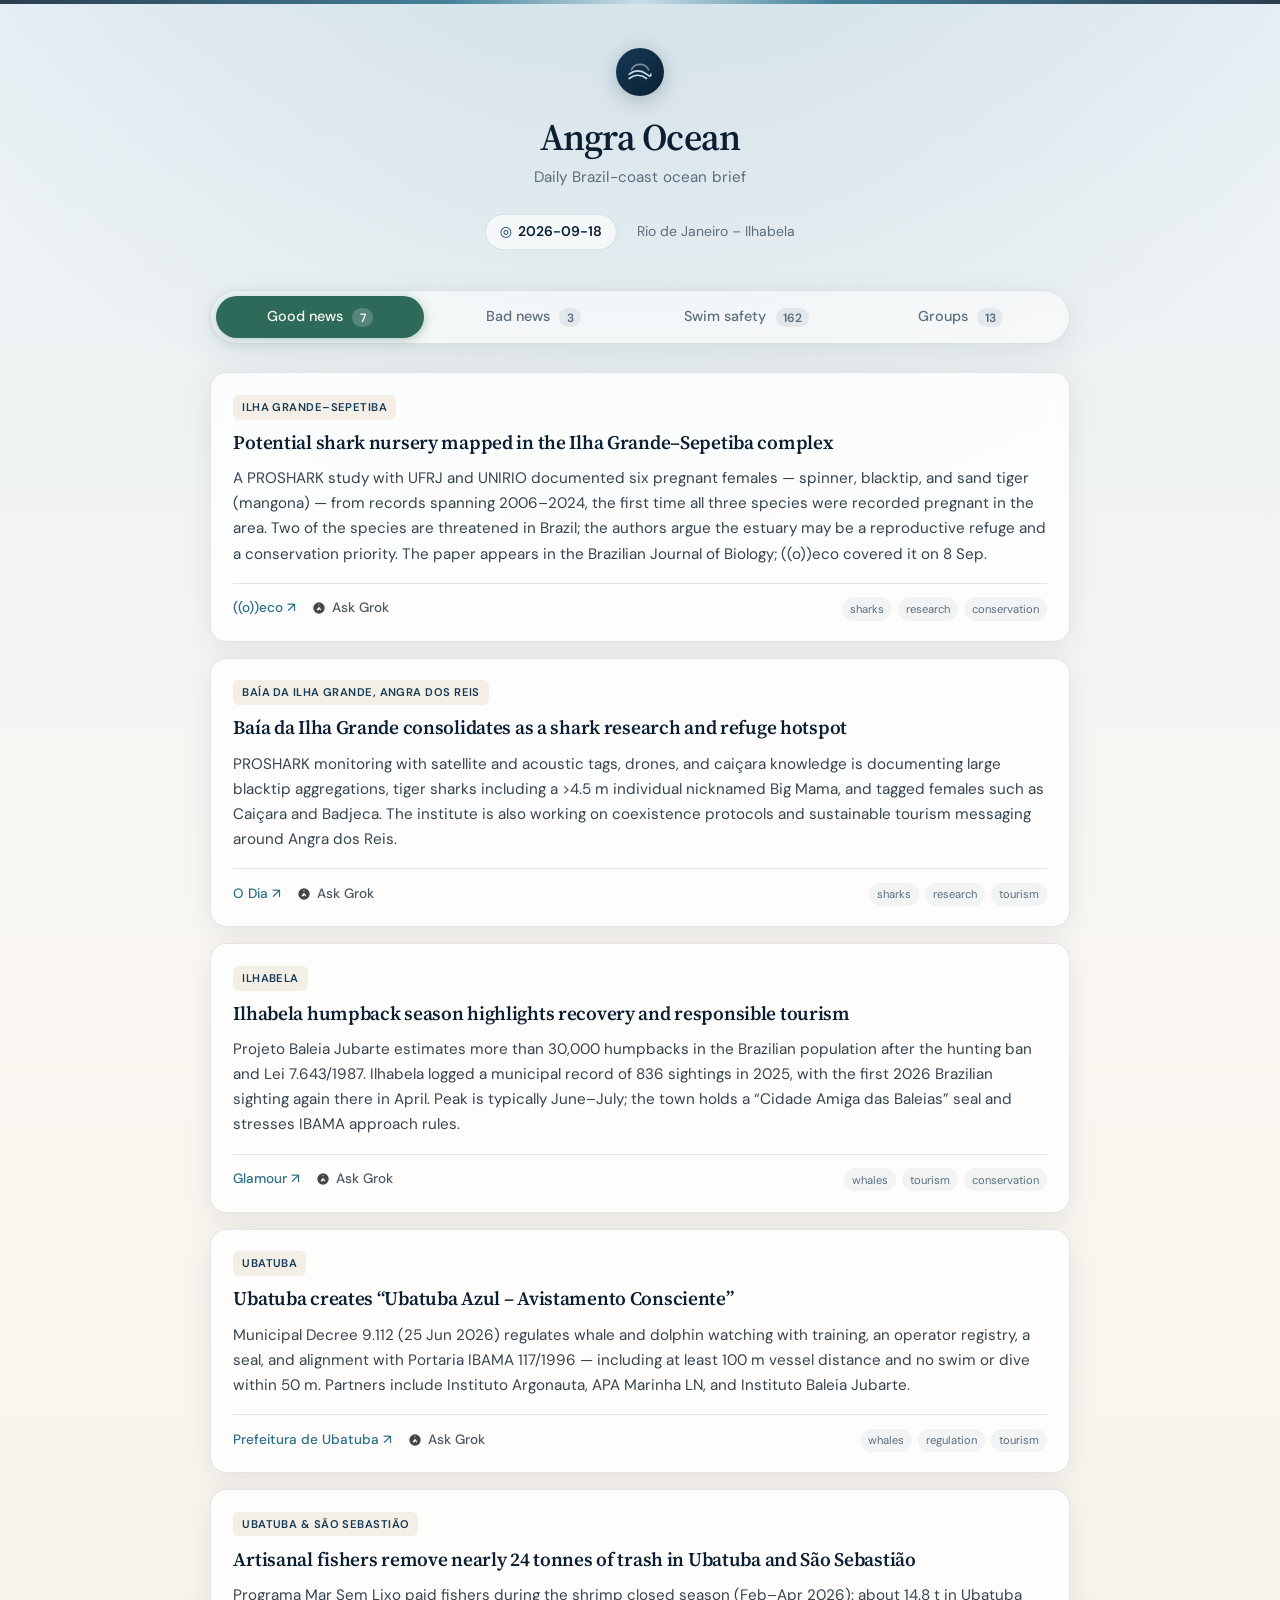
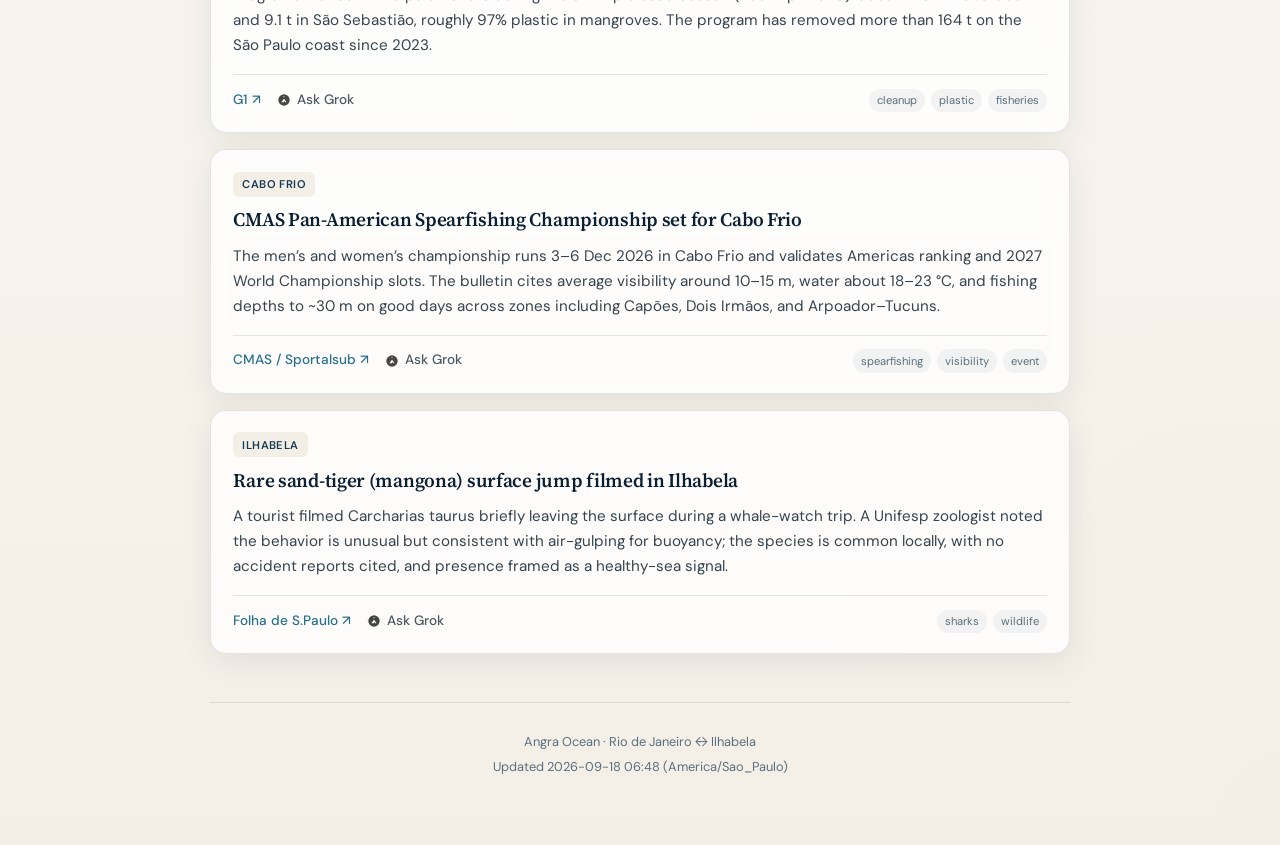
==== commit 60d4ade5: "Add INEA Costa Verde beaches (Angra, Paraty, Mangaratiba) Fill the Paraty–Ilha Grande gap using INEA" ====
--- a/index.html
+++ b/index.html
@@ -8,8 +8,8 @@
   <link rel="preconnect" href="https://fonts.googleapis.com" />
   <link rel="preconnect" href="https://fonts.gstatic.com" crossorigin />
   <link href="https://fonts.googleapis.com/css2?family=DM+Sans:ital,opsz,wght@0,9..40,400;0,9..40,500;0,9..40,600;1,9..40,400&family=Source+Serif+4:opsz,wght@8..60,600&display=swap" rel="stylesheet" />
-  <link rel="stylesheet" href="vendor/leaflet/leaflet.css?v=20260918g" />
-  <link rel="stylesheet" href="styles.css?v=20260918g" />
+  <link rel="stylesheet" href="vendor/leaflet/leaflet.css?v=20260918h" />
+  <link rel="stylesheet" href="styles.css?v=20260918h" />
 </head>
 <body>
   <div class="wave-bar" aria-hidden="true"></div>
@@ -241,7 +241,7 @@
     </footer>
   </div>
 
-  <script src="vendor/leaflet/leaflet.js?v=20260918g"></script>
-  <script src="app.js?v=20260918g"></script>
+  <script src="vendor/leaflet/leaflet.js?v=20260918h"></script>
+  <script src="app.js?v=20260918h"></script>
 </body>
 </html>
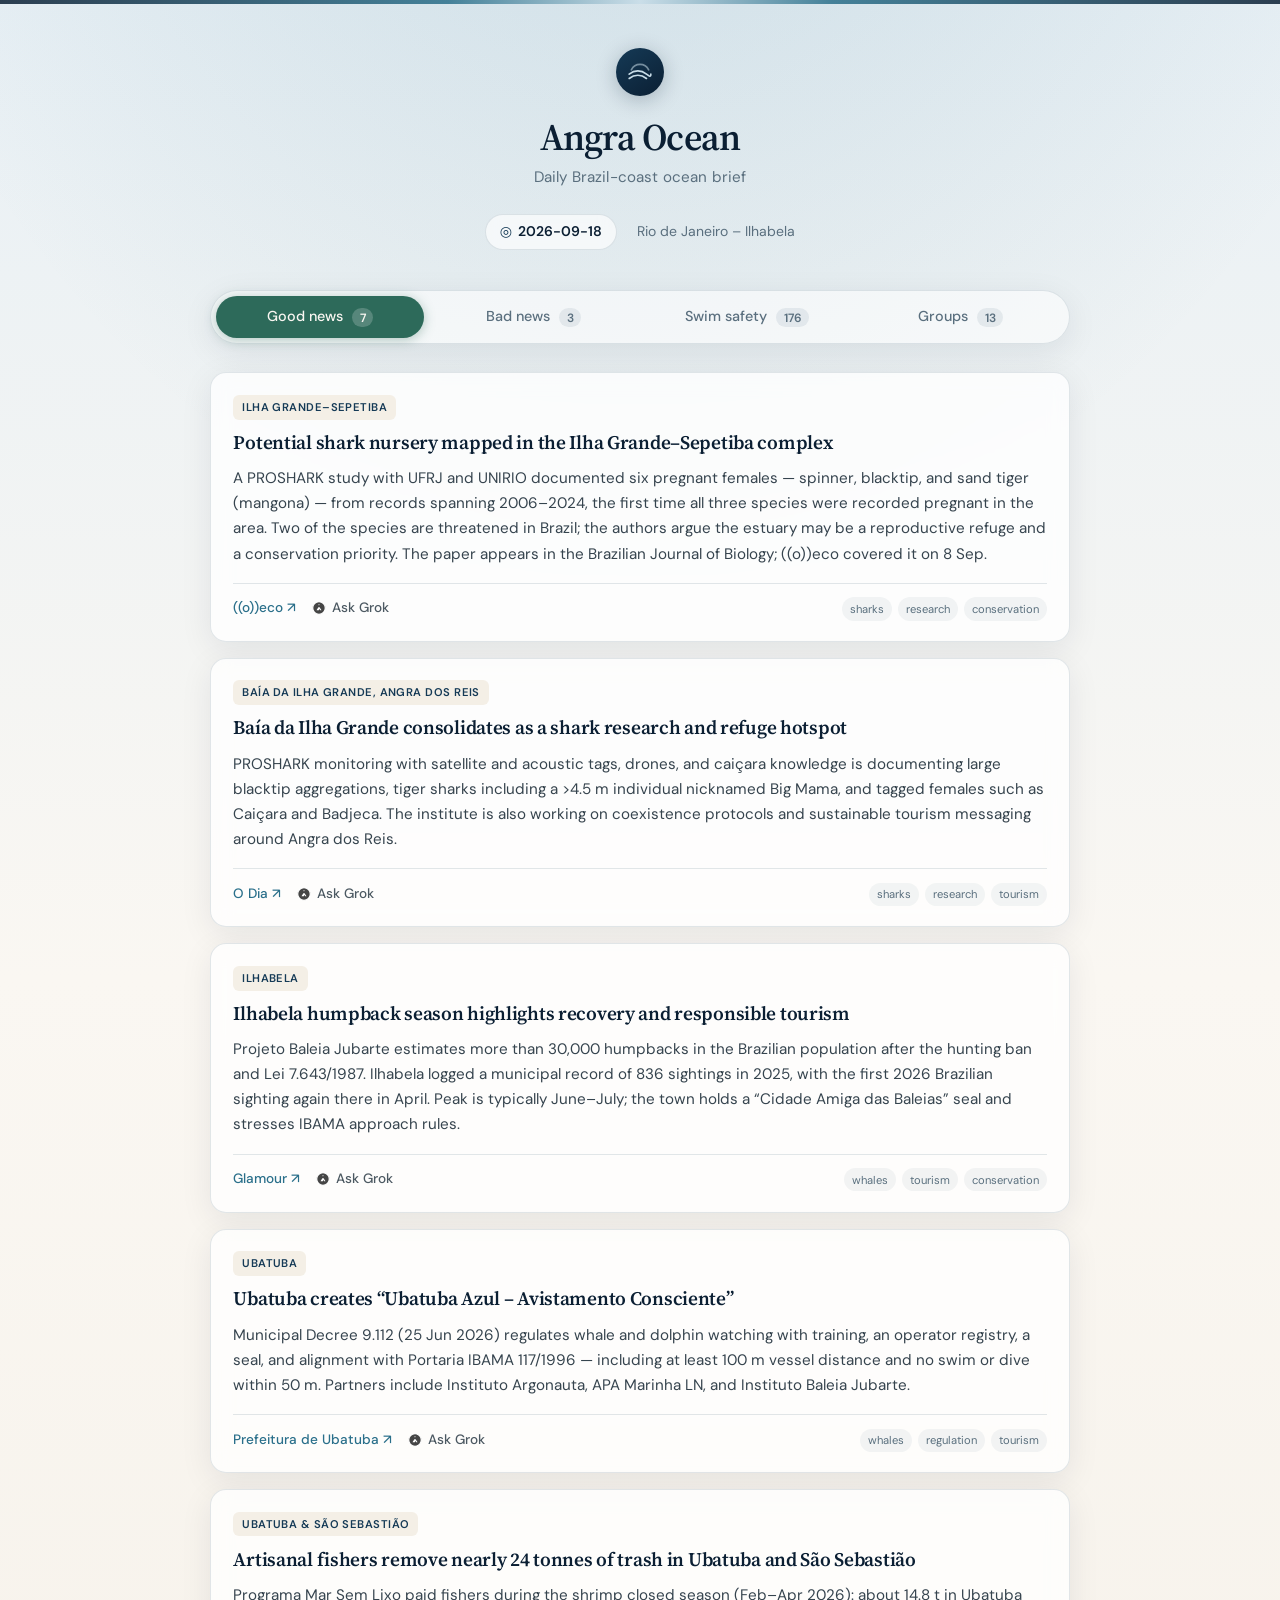
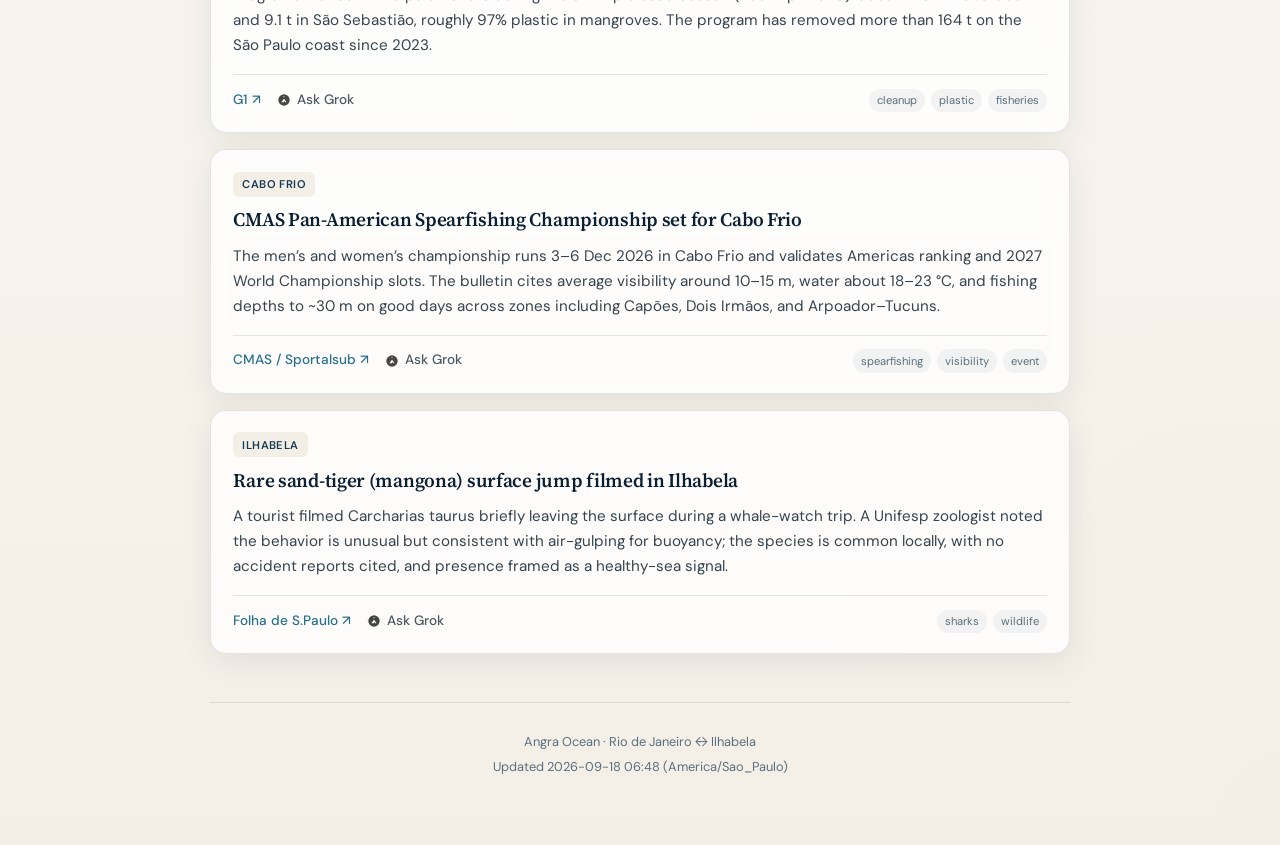
==== commit df8a8188: "Fix Costa Verde beach map coordinates (Angra/Paraty/Mangaratiba) Correct coastal lat/lon for all 38 " ====
--- a/index.html
+++ b/index.html
@@ -8,8 +8,8 @@
   <link rel="preconnect" href="https://fonts.googleapis.com" />
   <link rel="preconnect" href="https://fonts.gstatic.com" crossorigin />
   <link href="https://fonts.googleapis.com/css2?family=DM+Sans:ital,opsz,wght@0,9..40,400;0,9..40,500;0,9..40,600;1,9..40,400&family=Source+Serif+4:opsz,wght@8..60,600&display=swap" rel="stylesheet" />
-  <link rel="stylesheet" href="vendor/leaflet/leaflet.css?v=20260918h" />
-  <link rel="stylesheet" href="styles.css?v=20260918h" />
+  <link rel="stylesheet" href="vendor/leaflet/leaflet.css?v=20260918i" />
+  <link rel="stylesheet" href="styles.css?v=20260918i" />
 </head>
 <body>
   <div class="wave-bar" aria-hidden="true"></div>
@@ -241,7 +241,7 @@
     </footer>
   </div>
 
-  <script src="vendor/leaflet/leaflet.js?v=20260918h"></script>
-  <script src="app.js?v=20260918h"></script>
+  <script src="vendor/leaflet/leaflet.js?v=20260918i"></script>
+  <script src="app.js?v=20260918i"></script>
 </body>
 </html>
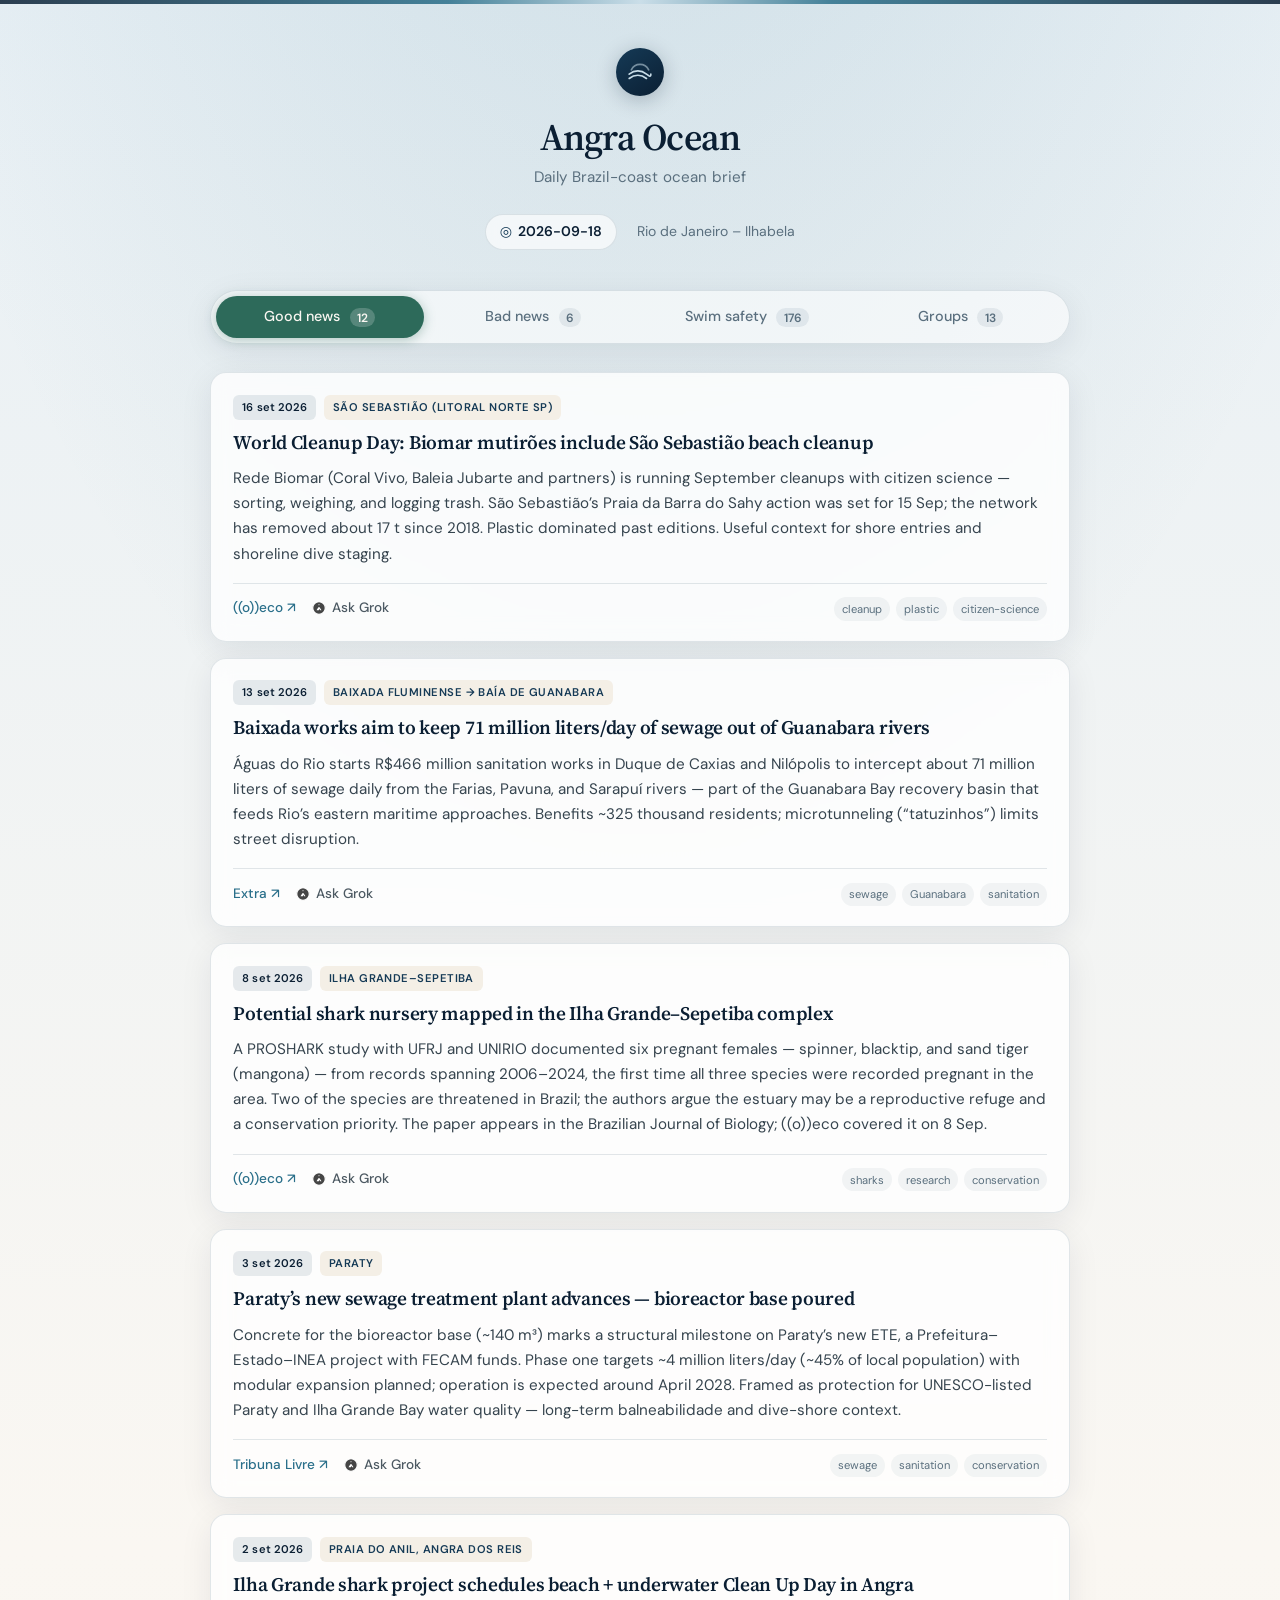
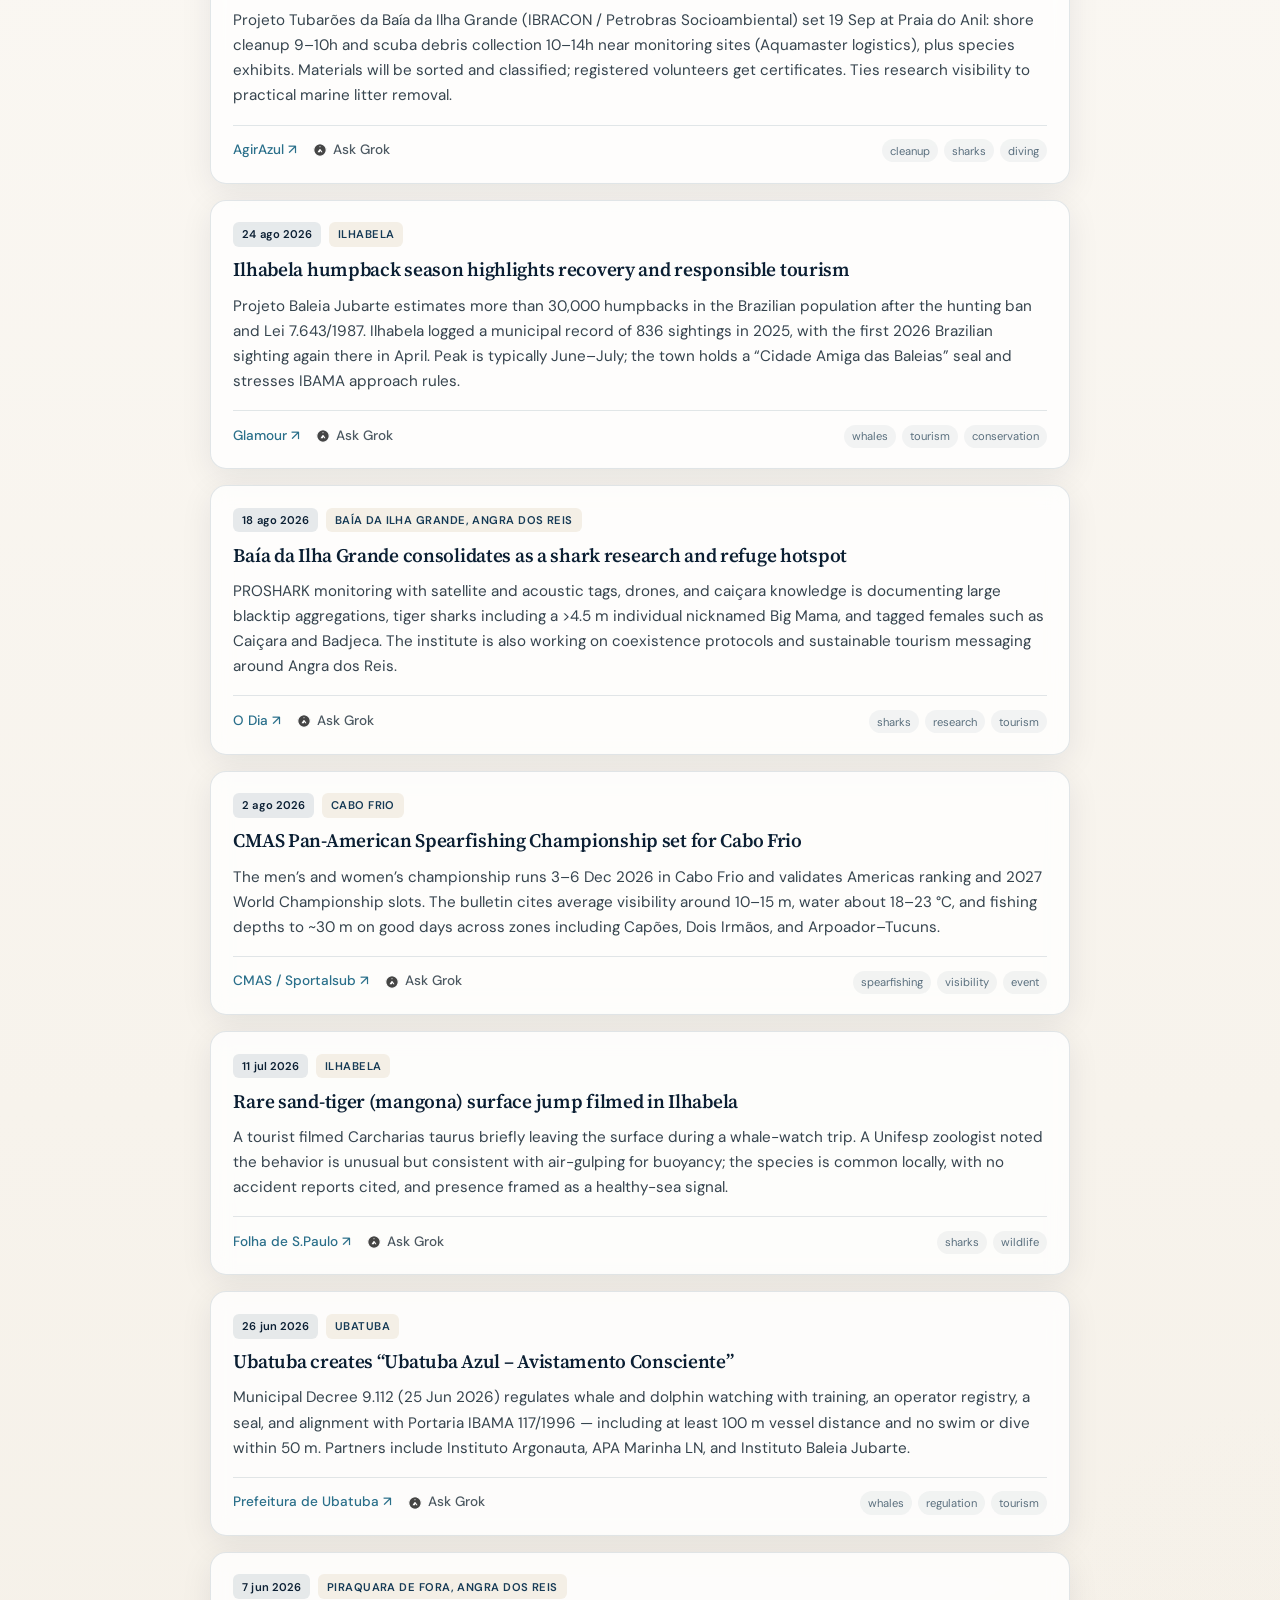
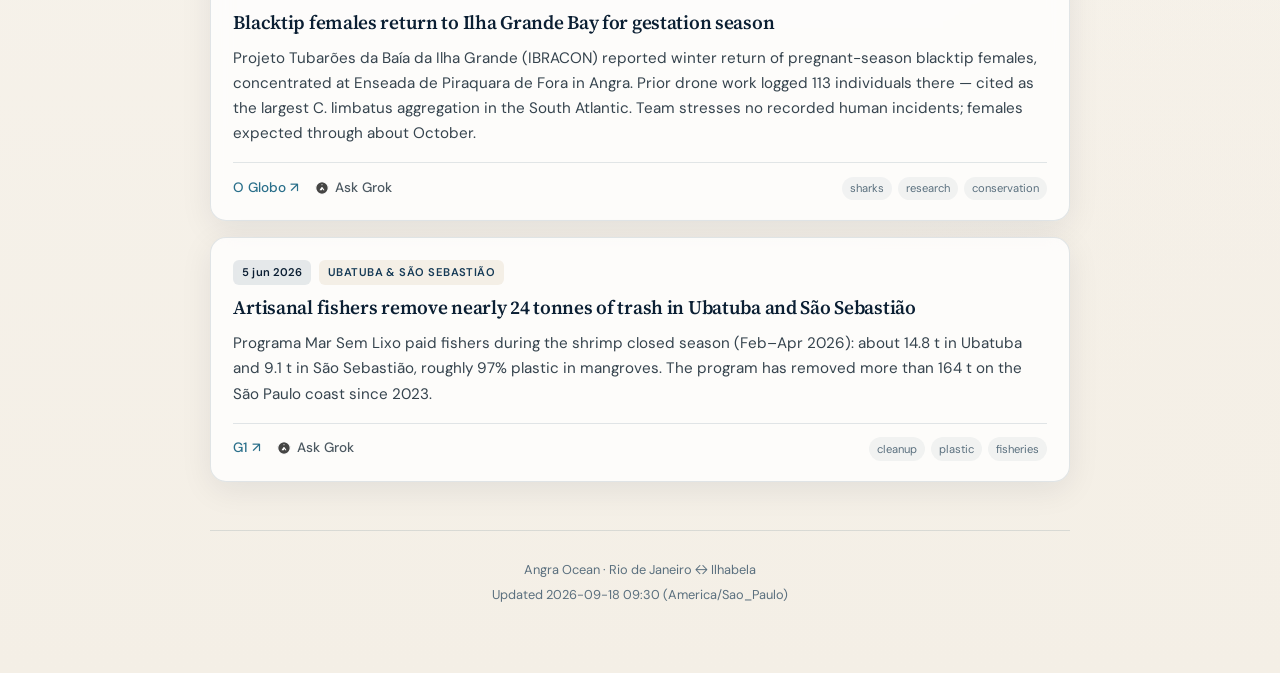
==== commit c4cb46d5: "Show article dates on news cards; expand Good/Bad feeds Add ISO date fields, pt-BR card badges (e.g." ====
--- a/index.html
+++ b/index.html
@@ -8,8 +8,8 @@
   <link rel="preconnect" href="https://fonts.googleapis.com" />
   <link rel="preconnect" href="https://fonts.gstatic.com" crossorigin />
   <link href="https://fonts.googleapis.com/css2?family=DM+Sans:ital,opsz,wght@0,9..40,400;0,9..40,500;0,9..40,600;1,9..40,400&family=Source+Serif+4:opsz,wght@8..60,600&display=swap" rel="stylesheet" />
-  <link rel="stylesheet" href="vendor/leaflet/leaflet.css?v=20260918i" />
-  <link rel="stylesheet" href="styles.css?v=20260918i" />
+  <link rel="stylesheet" href="vendor/leaflet/leaflet.css?v=20260918l" />
+  <link rel="stylesheet" href="styles.css?v=20260918l" />
 </head>
 <body>
   <div class="wave-bar" aria-hidden="true"></div>
@@ -139,7 +139,7 @@
       >
         <div class="swim-map-wrap">
           <div id="swim-map" class="swim-map" role="img" aria-label="Map of swim-safety beaches"></div>
-          <p class="swim-map-note">Pins approximate beach locations; status from CETESB/INEA.</p>
+          <p class="swim-map-note">Pins follow official sampling points when known (e.g. Joatinga JT000). Map style matches <a href="banho.html">Praia própria para banho?</a> · status from CETESB/INEA.</p>
         </div>
 
         <div class="swim-meta" id="swim-meta" hidden>
@@ -241,7 +241,7 @@
     </footer>
   </div>
 
-  <script src="vendor/leaflet/leaflet.js?v=20260918i"></script>
-  <script src="app.js?v=20260918i"></script>
+  <script src="vendor/leaflet/leaflet.js?v=20260918l"></script>
+  <script src="app.js?v=20260918l"></script>
 </body>
 </html>
--- a/styles.css
+++ b/styles.css
@@ -290,6 +290,14 @@
   color: var(--ocean);
 }
 
+.badge-date {
+  background: rgba(21, 58, 86, 0.1);
+  color: var(--deep);
+  text-transform: none;
+  letter-spacing: 0.01em;
+  font-variant-numeric: tabular-nums;
+}
+
 .card-title {
   margin: 0 0 0.65rem;
   font-family: var(--font);
@@ -803,3 +811,44 @@
   outline-offset: 3px;
   border-radius: 2px;
 }
+
+
+/* Legend + tips — kept in sync with banho.html */
+.swim-map-legend {
+  background: rgba(255, 255, 255, 0.94);
+  border-radius: 10px;
+  padding: 8px 10px;
+  box-shadow: 0 1px 4px rgba(0, 0, 0, 0.12);
+  font-size: 12px;
+  line-height: 1.45;
+  color: #1a2a2e;
+}
+.swim-map-legend strong {
+  display: block;
+  margin-bottom: 4px;
+  font-size: 11px;
+  letter-spacing: 0.04em;
+  text-transform: uppercase;
+  color: #5a6b70;
+}
+.swim-map-legend span {
+  display: flex;
+  align-items: center;
+  gap: 6px;
+}
+.swim-map-legend .dot {
+  width: 10px;
+  height: 10px;
+  border-radius: 50%;
+  border: 1.5px solid #fff;
+  box-shadow: 0 0 0 1px rgba(0, 0, 0, 0.12);
+  display: inline-block;
+}
+.swim-map-legend .dot.safe { background: #3d8b6e; }
+.swim-map-legend .dot.caution { background: #d4a017; }
+.swim-map-legend .dot.unsafe { background: #c45c48; }
+.swim-map .popup-tip {
+  margin-top: 6px;
+  font-size: 12px;
+  color: #44555a;
+}
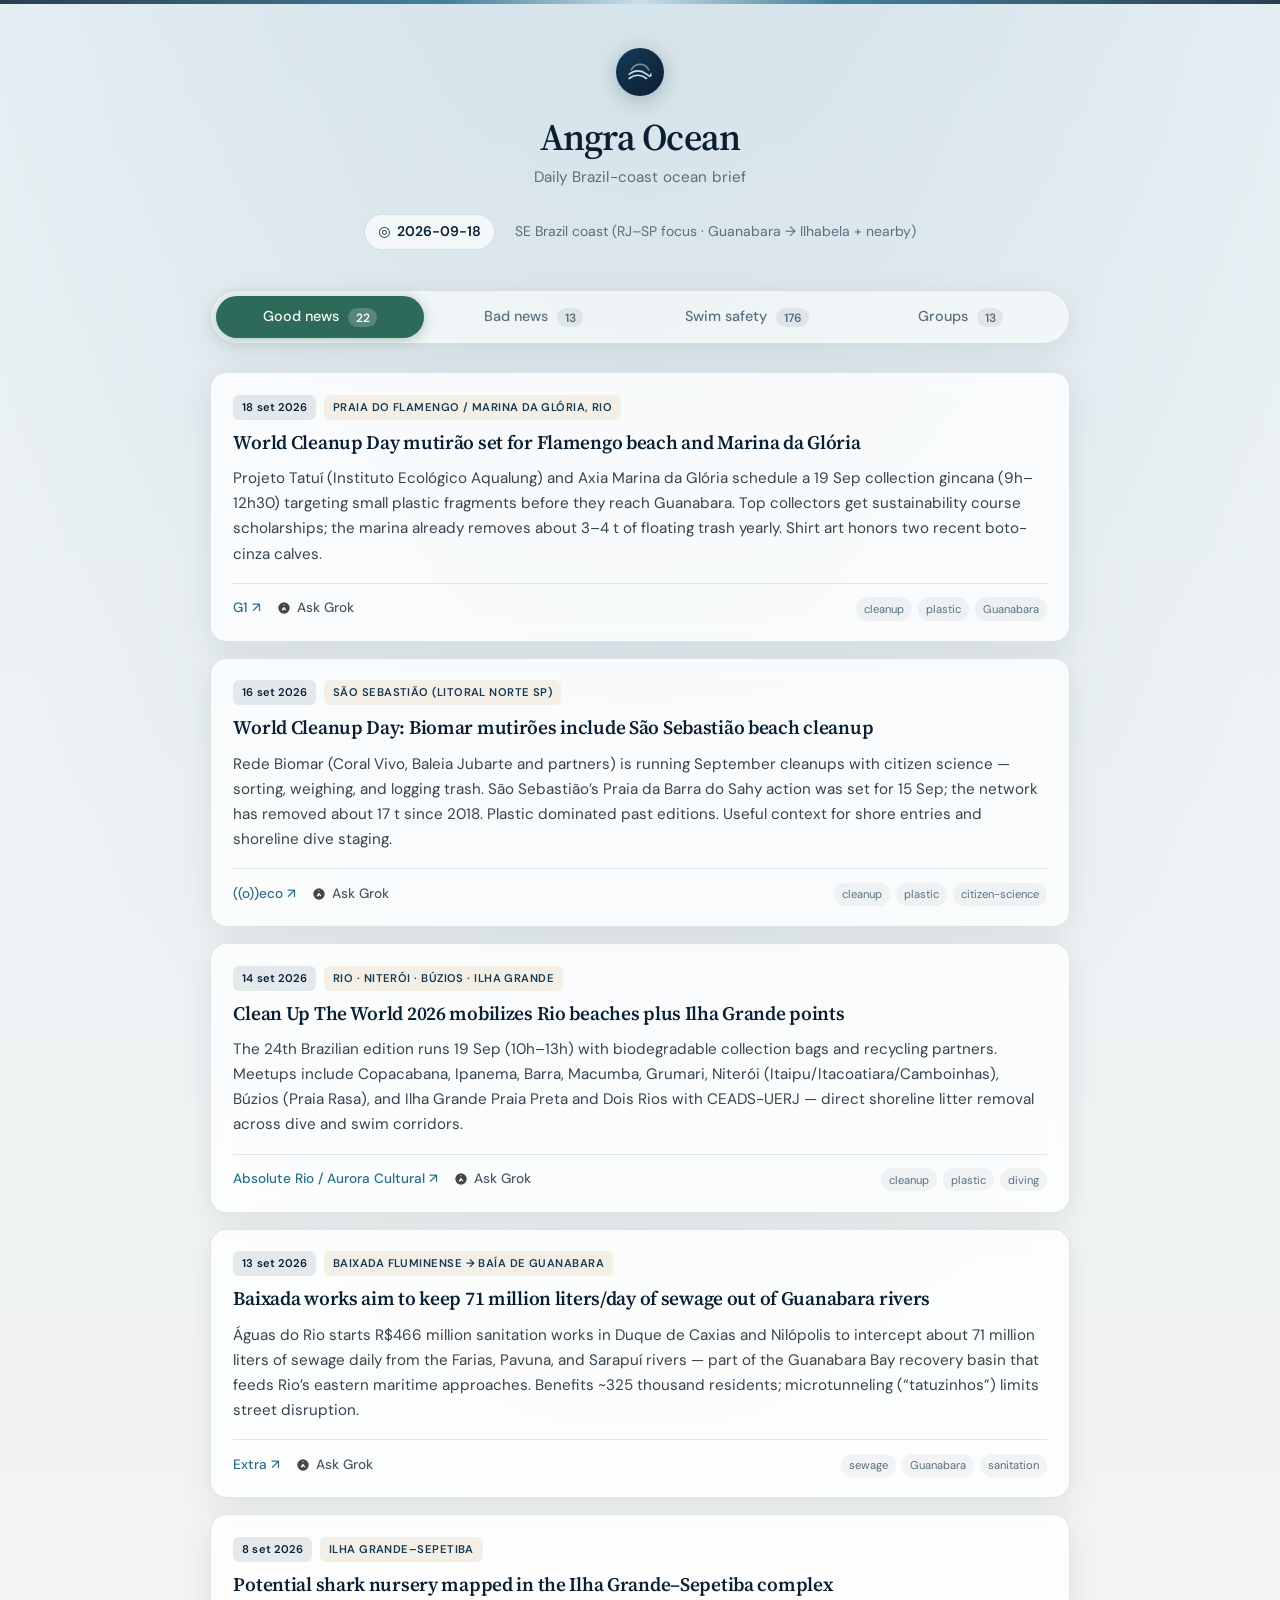
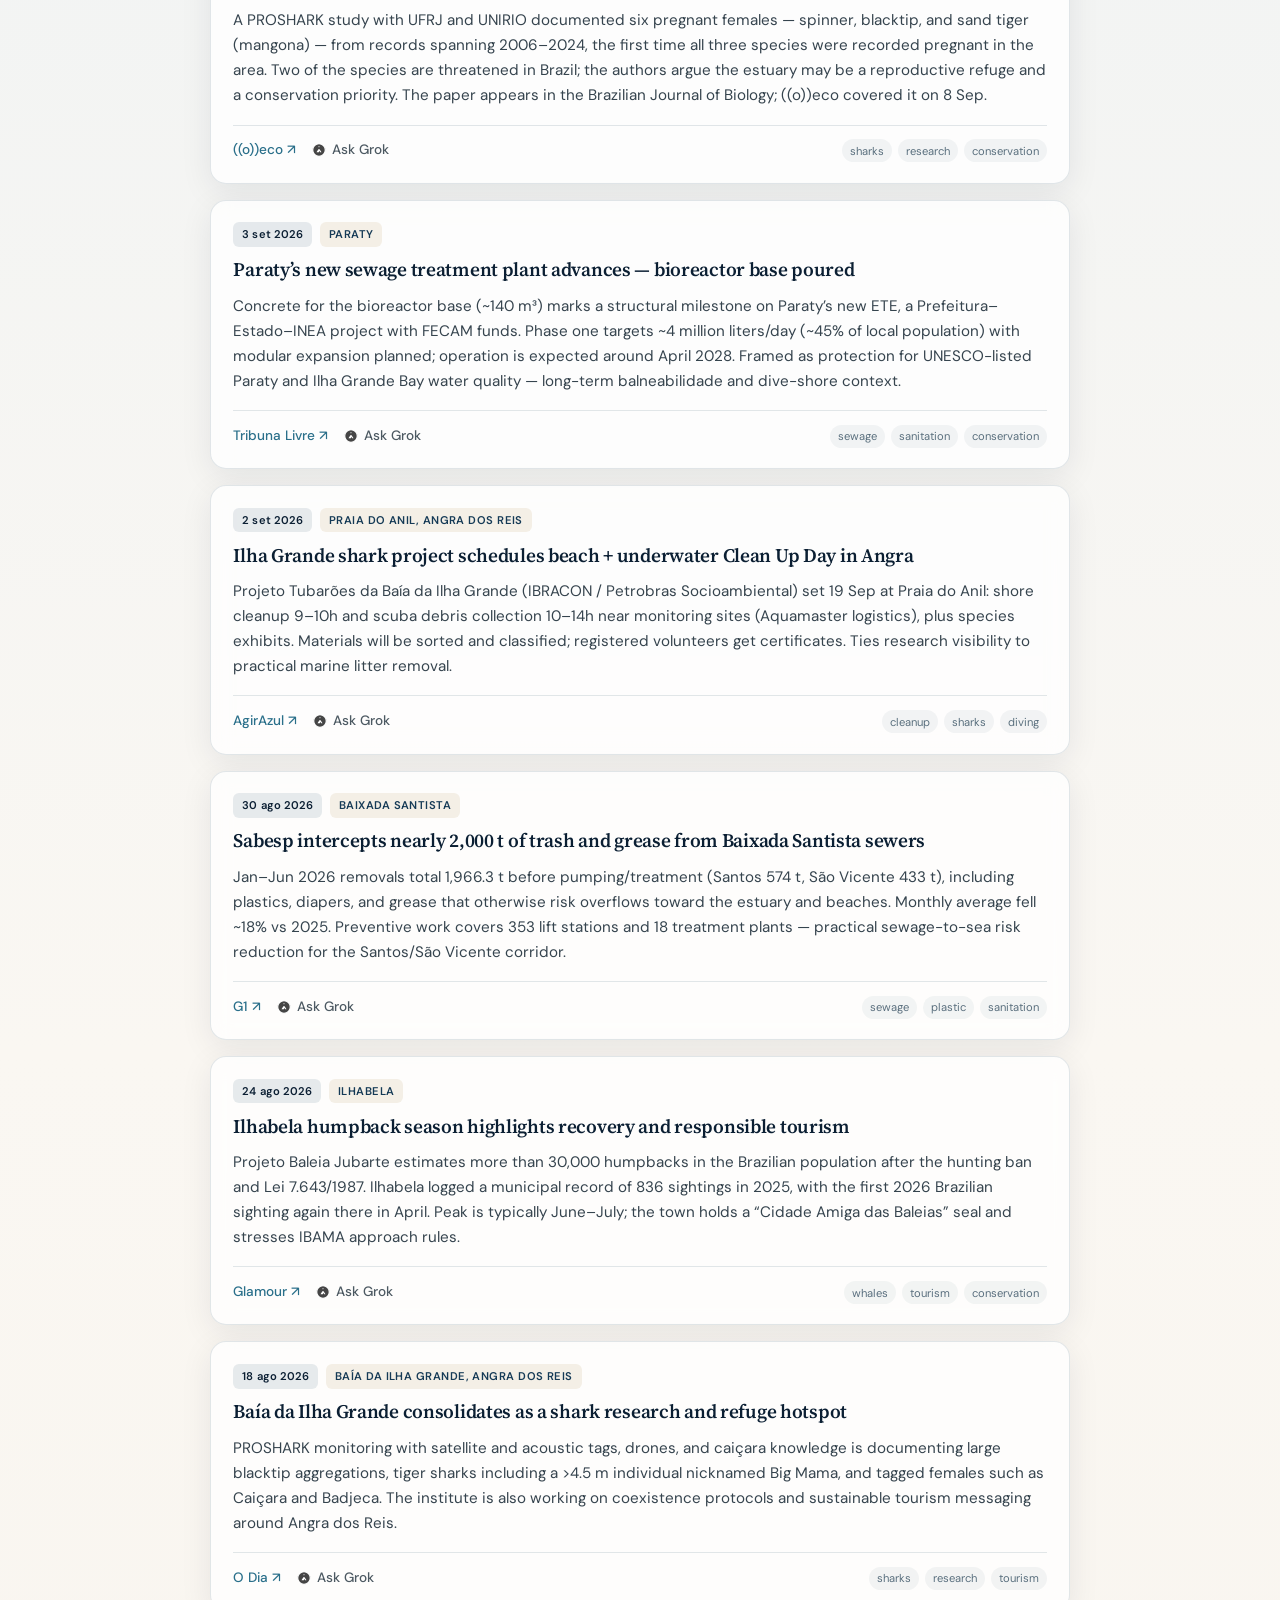
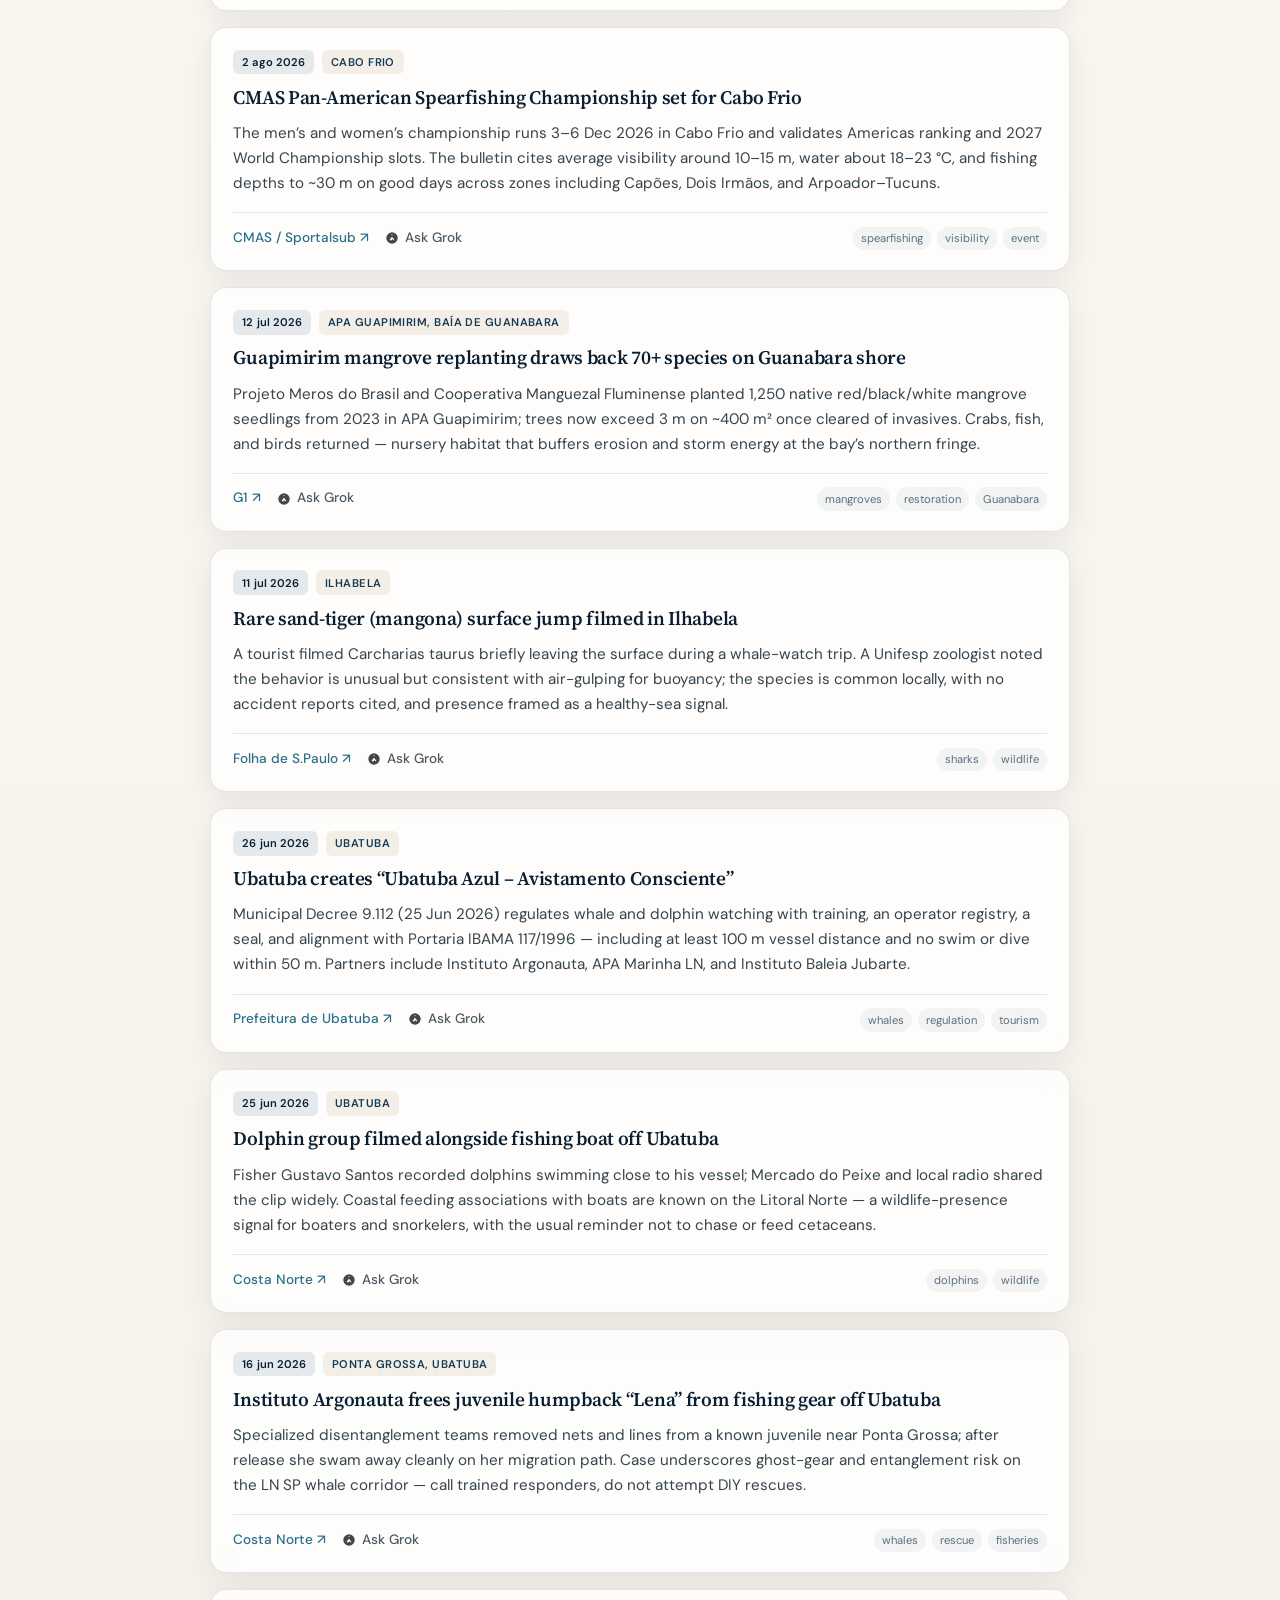
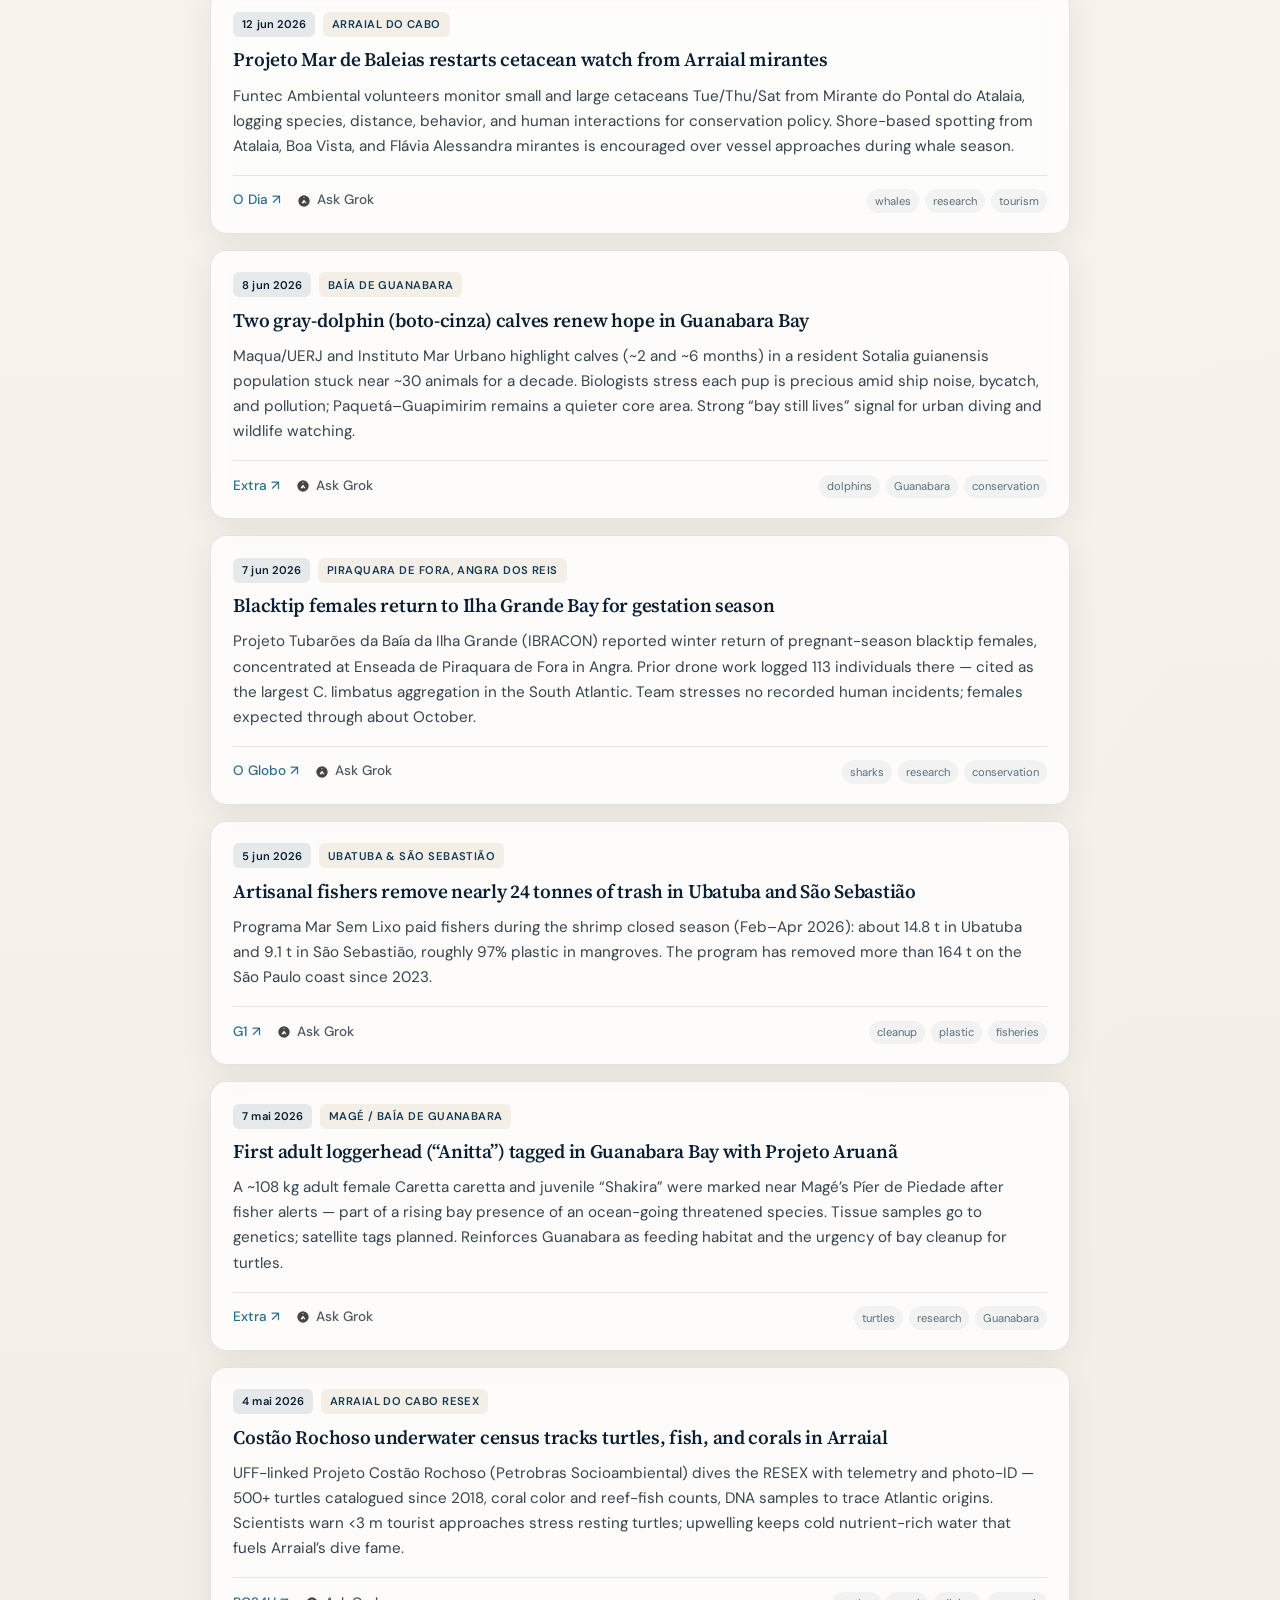
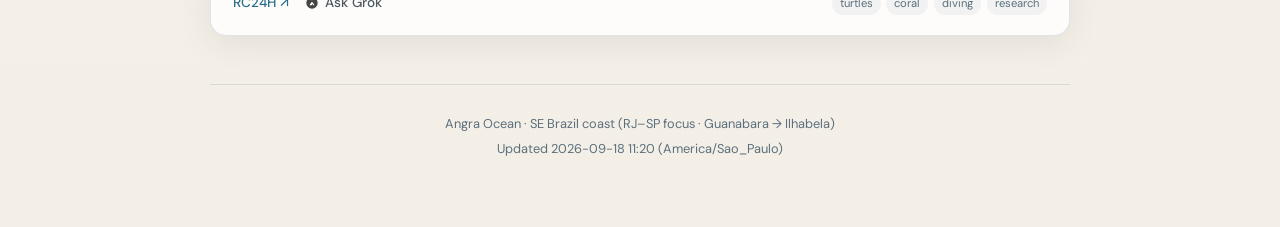
==== commit b367c868: "Expand Good/Bad news to SE Brazil coast scope (~22/13) Widen brief beyond Rio–Ilhabela; document cri" ====
--- a/index.html
+++ b/index.html
@@ -3,13 +3,13 @@
 <head>
   <meta charset="UTF-8" />
   <meta name="viewport" content="width=device-width, initial-scale=1" />
-  <meta name="description" content="Angra Ocean — daily Brazil-coast ocean brief for Rio de Janeiro ↔ Ilhabela." />
+  <meta name="description" content="Angra Ocean — daily SE Brazil coast ocean brief (RJ–SP focus: Guanabara → Ilhabela + nearby)." />
   <title>Angra Ocean</title>
   <link rel="preconnect" href="https://fonts.googleapis.com" />
   <link rel="preconnect" href="https://fonts.gstatic.com" crossorigin />
   <link href="https://fonts.googleapis.com/css2?family=DM+Sans:ital,opsz,wght@0,9..40,400;0,9..40,500;0,9..40,600;1,9..40,400&family=Source+Serif+4:opsz,wght@8..60,600&display=swap" rel="stylesheet" />
-  <link rel="stylesheet" href="vendor/leaflet/leaflet.css?v=20260918l" />
-  <link rel="stylesheet" href="styles.css?v=20260918l" />
+  <link rel="stylesheet" href="vendor/leaflet/leaflet.css?v=20260918m" />
+  <link rel="stylesheet" href="styles.css?v=20260918m" />
 </head>
 <body>
   <div class="wave-bar" aria-hidden="true"></div>
@@ -30,7 +30,7 @@
           <span aria-hidden="true">◎</span>
           <strong id="brief-date">—</strong>
         </span>
-        <span class="meta-region" id="brief-region">Rio de Janeiro – Ilhabela</span>
+        <span class="meta-region" id="brief-region">SE Brazil coast (RJ–SP focus)</span>
       </div>
     </header>
 
@@ -236,12 +236,12 @@
     </main>
 
     <footer class="site-footer">
-      <p>Angra Ocean · Rio de Janeiro ↔ Ilhabela</p>
+      <p>Angra Ocean · SE Brazil coast (RJ–SP focus · Guanabara → Ilhabela)</p>
       <p>Updated <span class="updated-at" id="updated-at">—</span> (America/Sao_Paulo)</p>
     </footer>
   </div>
 
-  <script src="vendor/leaflet/leaflet.js?v=20260918l"></script>
-  <script src="app.js?v=20260918l"></script>
+  <script src="vendor/leaflet/leaflet.js?v=20260918m"></script>
+  <script src="app.js?v=20260918m"></script>
 </body>
 </html>
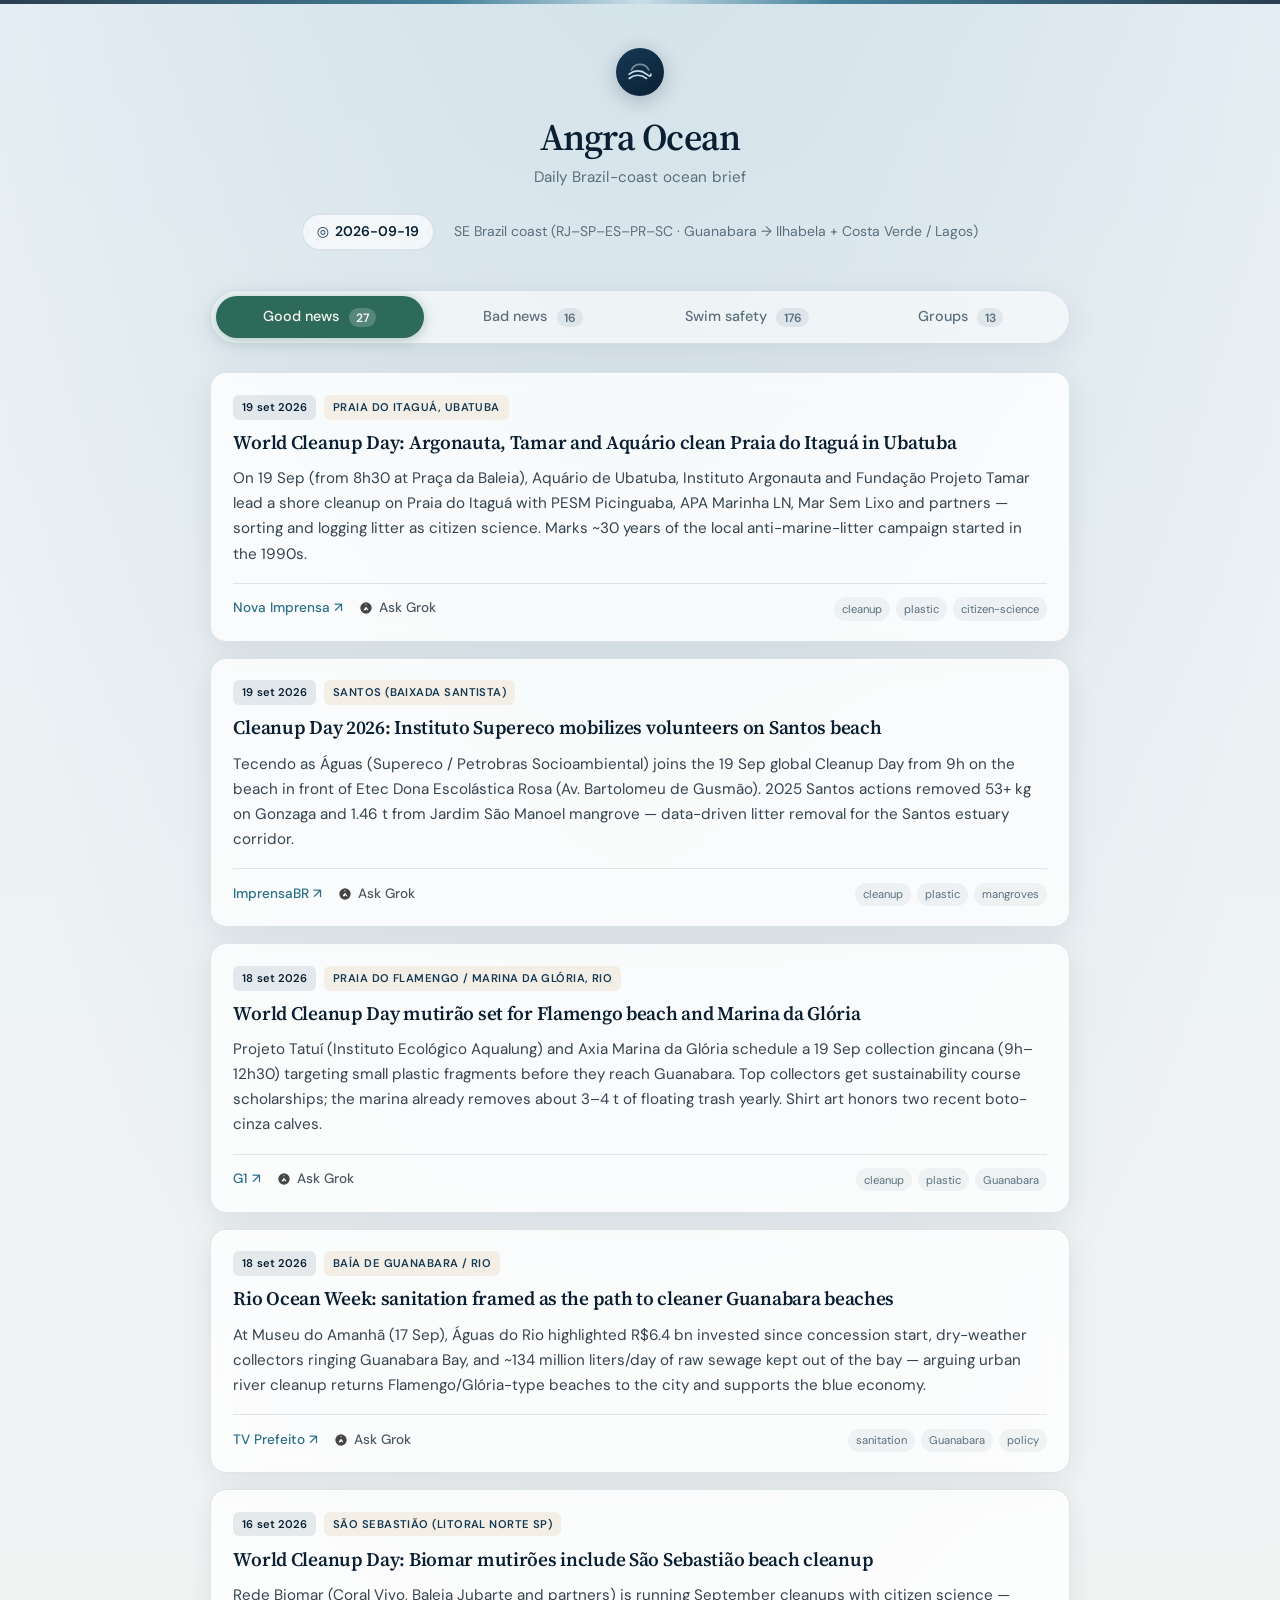
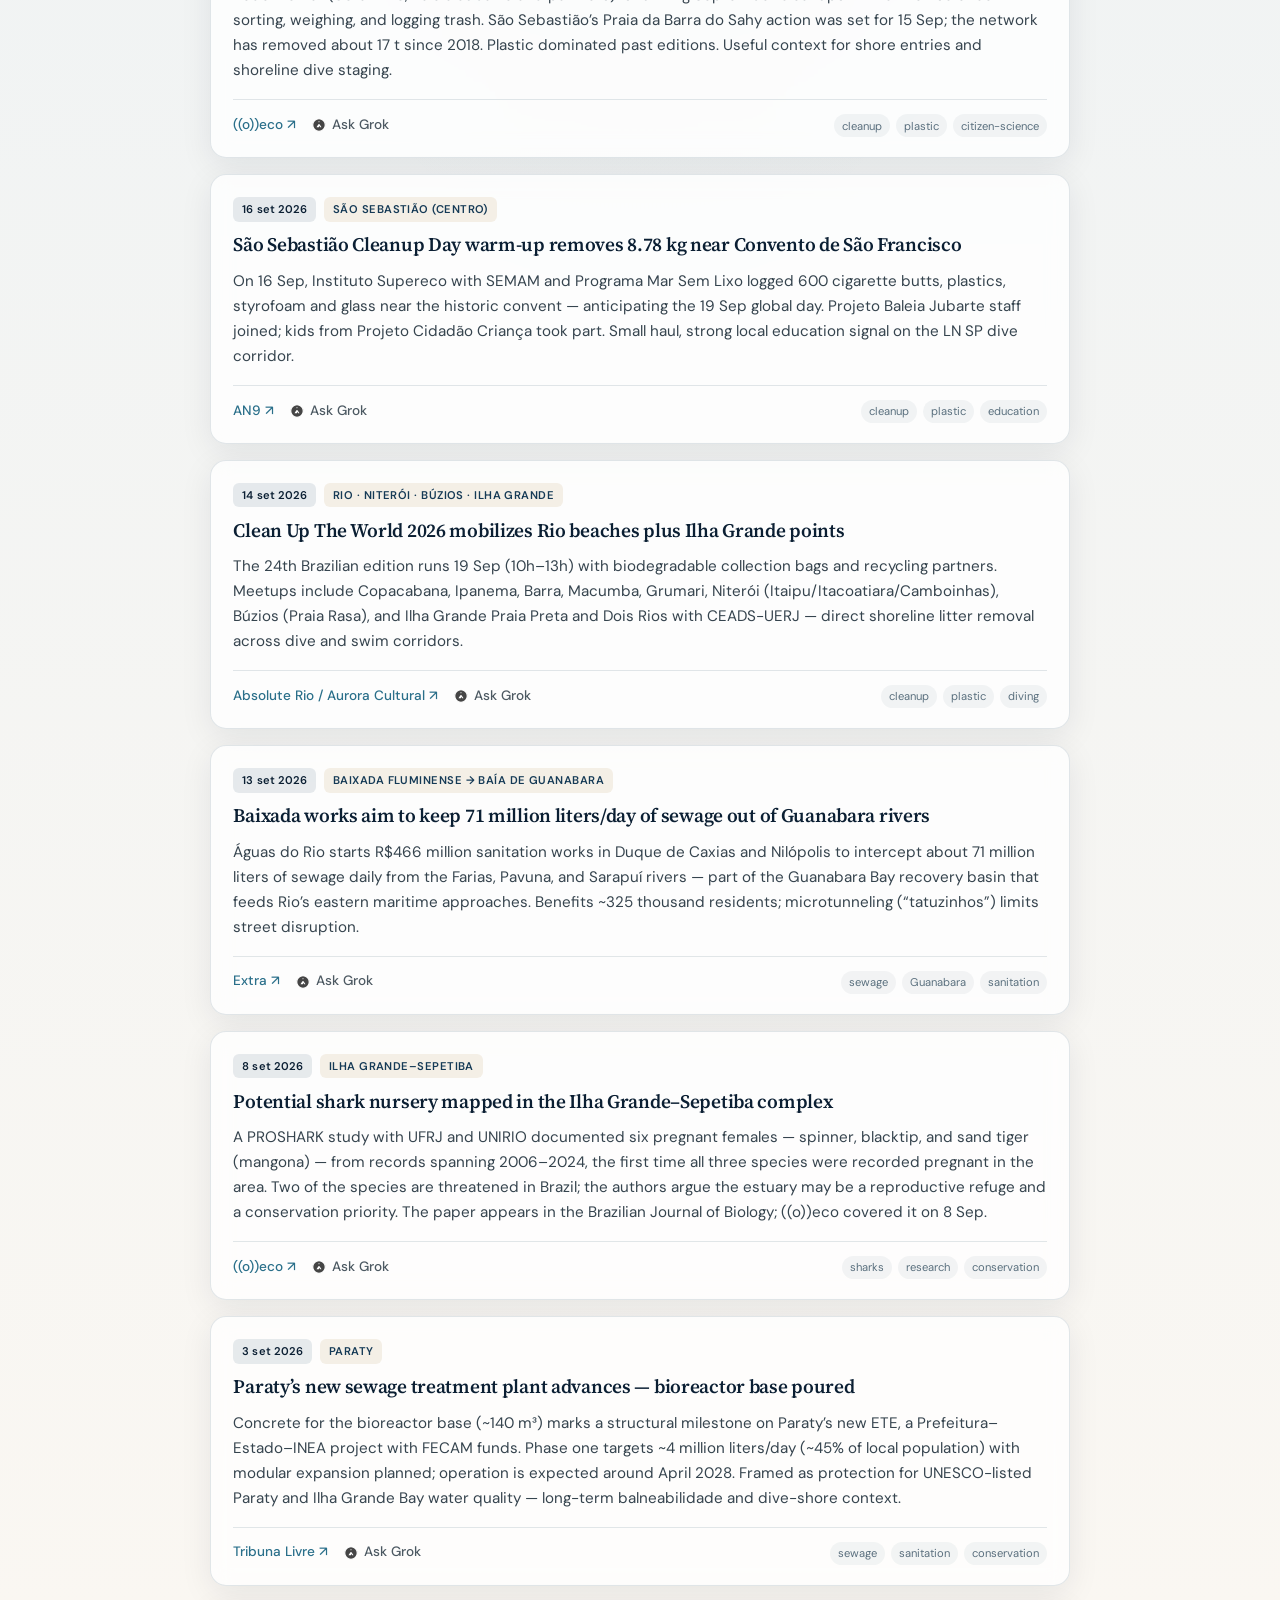
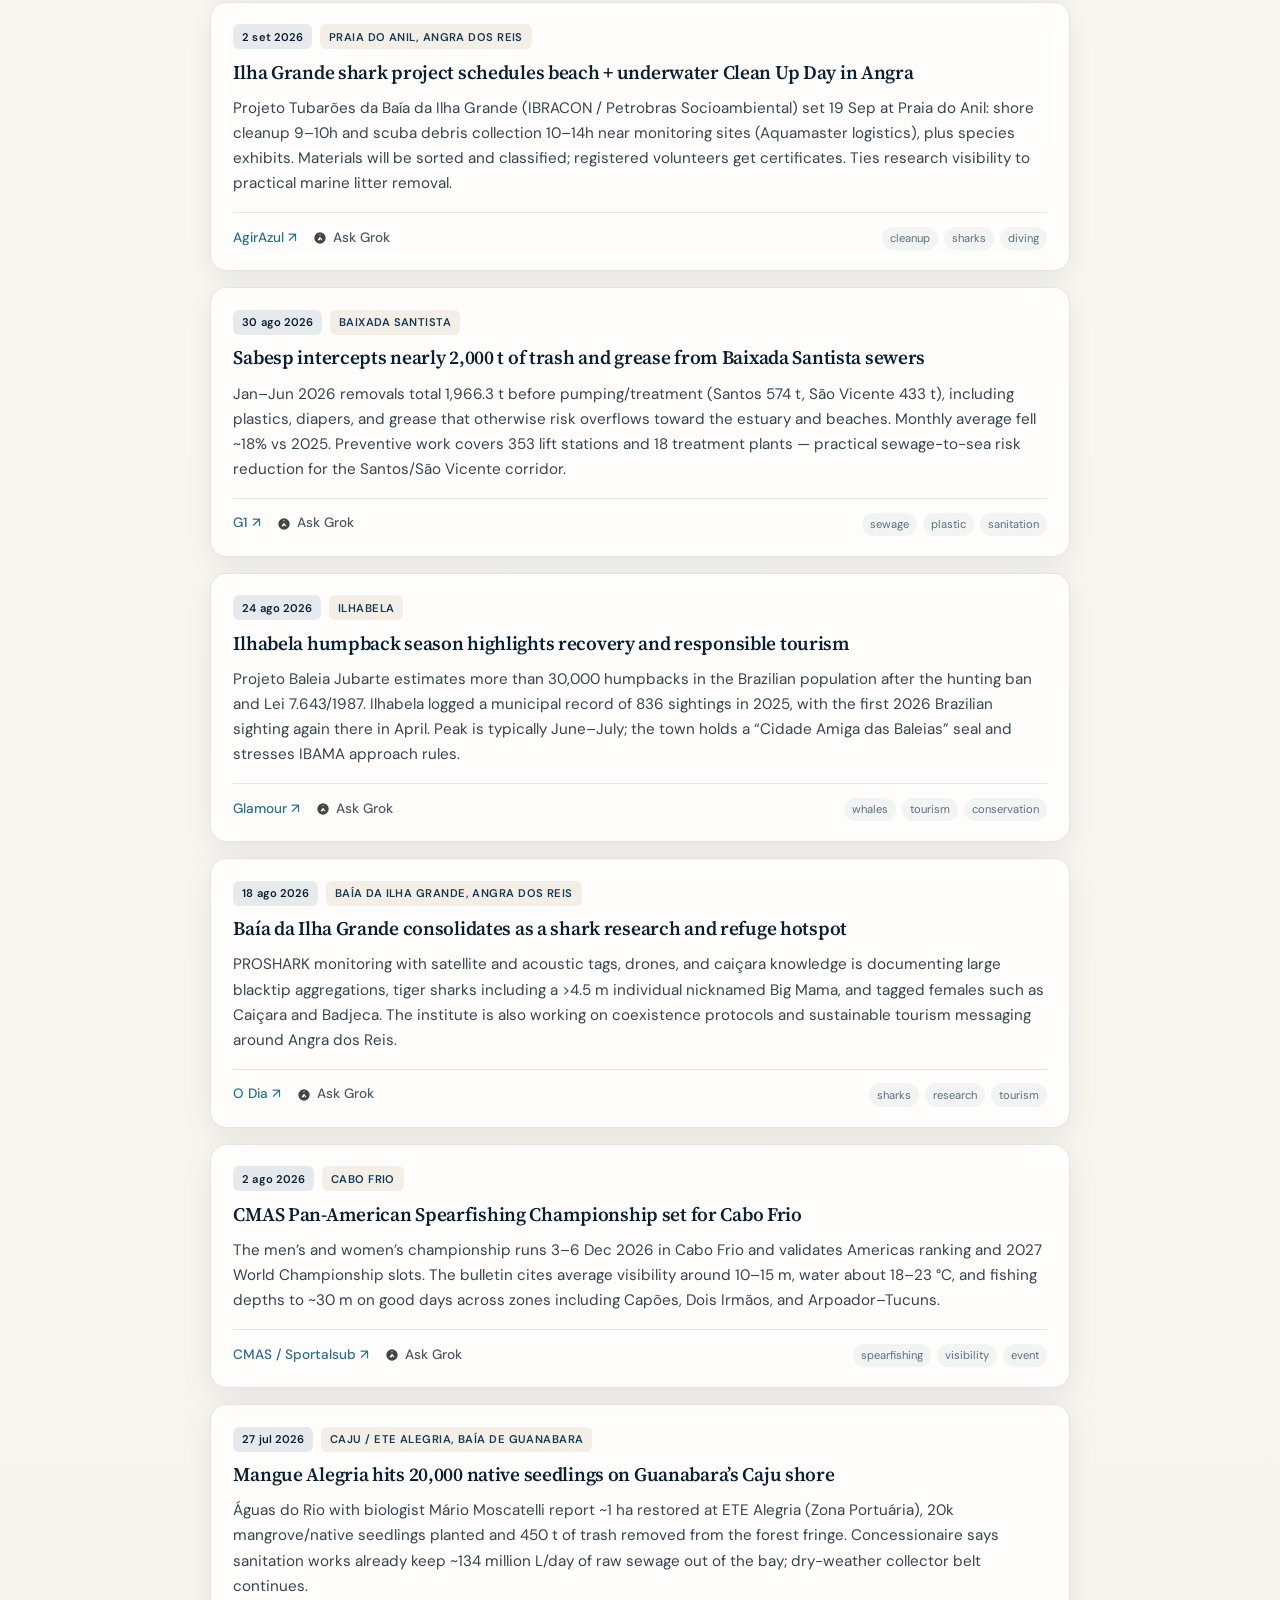
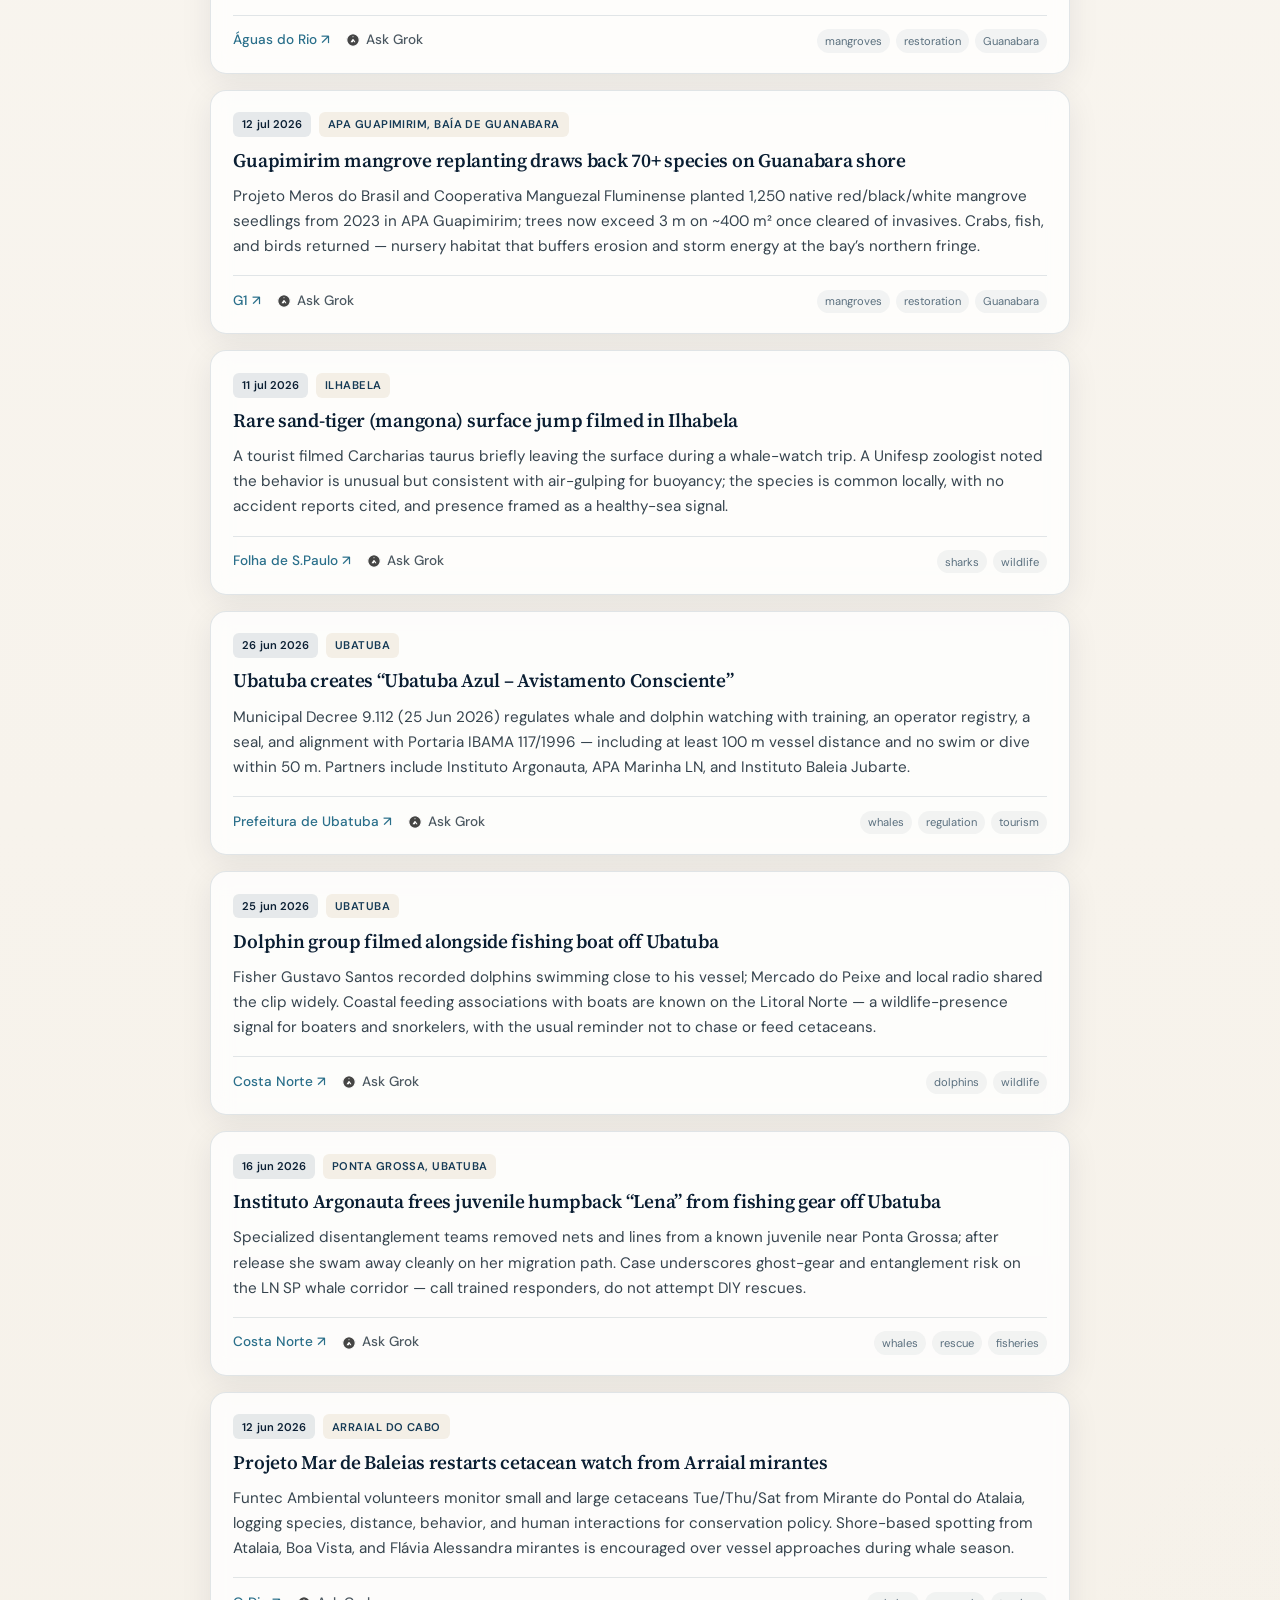
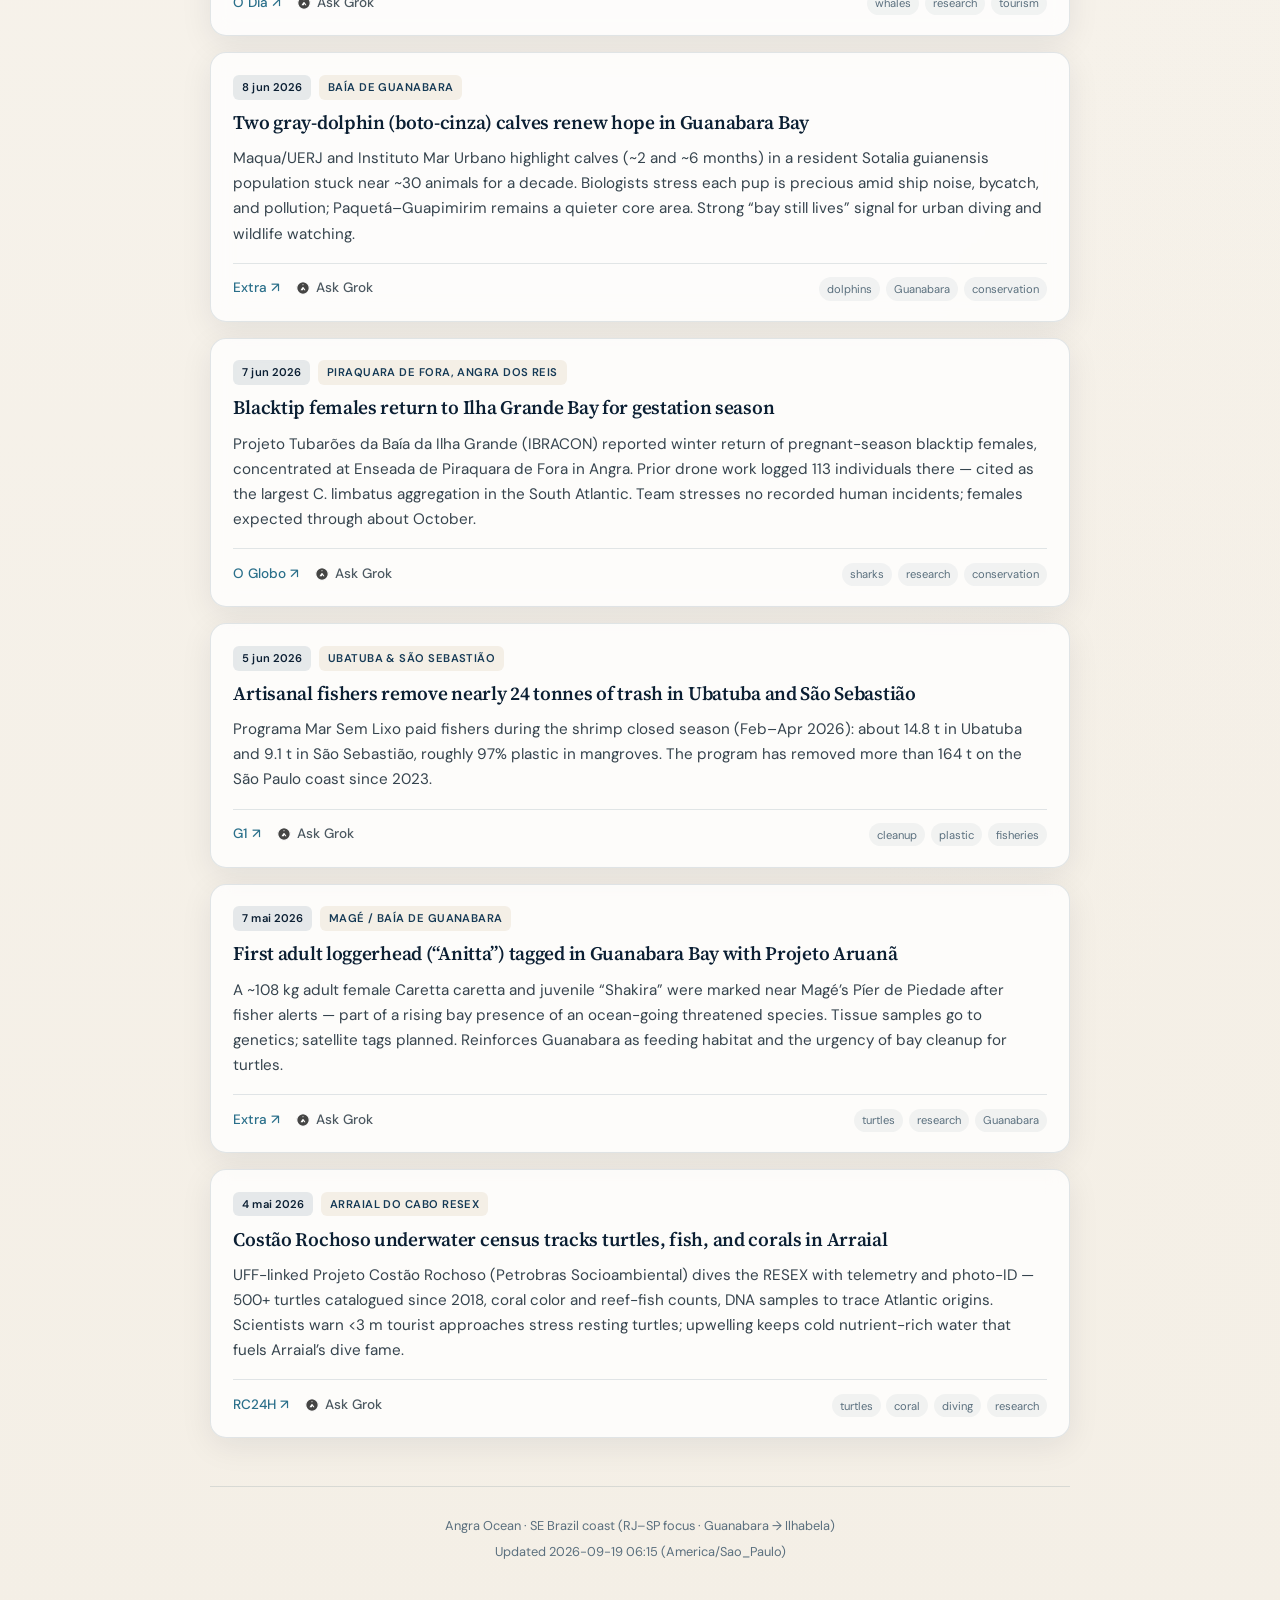
==== commit f937051e: "Morning brief 2026-09-19: expand news, refresh swim, CACHE_BUST 20260919a Add verified SE Brazil coa" ====
--- a/index.html
+++ b/index.html
@@ -8,8 +8,8 @@
   <link rel="preconnect" href="https://fonts.googleapis.com" />
   <link rel="preconnect" href="https://fonts.gstatic.com" crossorigin />
   <link href="https://fonts.googleapis.com/css2?family=DM+Sans:ital,opsz,wght@0,9..40,400;0,9..40,500;0,9..40,600;1,9..40,400&family=Source+Serif+4:opsz,wght@8..60,600&display=swap" rel="stylesheet" />
-  <link rel="stylesheet" href="vendor/leaflet/leaflet.css?v=20260918m" />
-  <link rel="stylesheet" href="styles.css?v=20260918m" />
+  <link rel="stylesheet" href="vendor/leaflet/leaflet.css?v=20260919a" />
+  <link rel="stylesheet" href="styles.css?v=20260919a" />
 </head>
 <body>
   <div class="wave-bar" aria-hidden="true"></div>
@@ -241,7 +241,7 @@
     </footer>
   </div>
 
-  <script src="vendor/leaflet/leaflet.js?v=20260918m"></script>
-  <script src="app.js?v=20260918m"></script>
+  <script src="vendor/leaflet/leaflet.js?v=20260919a"></script>
+  <script src="app.js?v=20260919a"></script>
 </body>
 </html>
